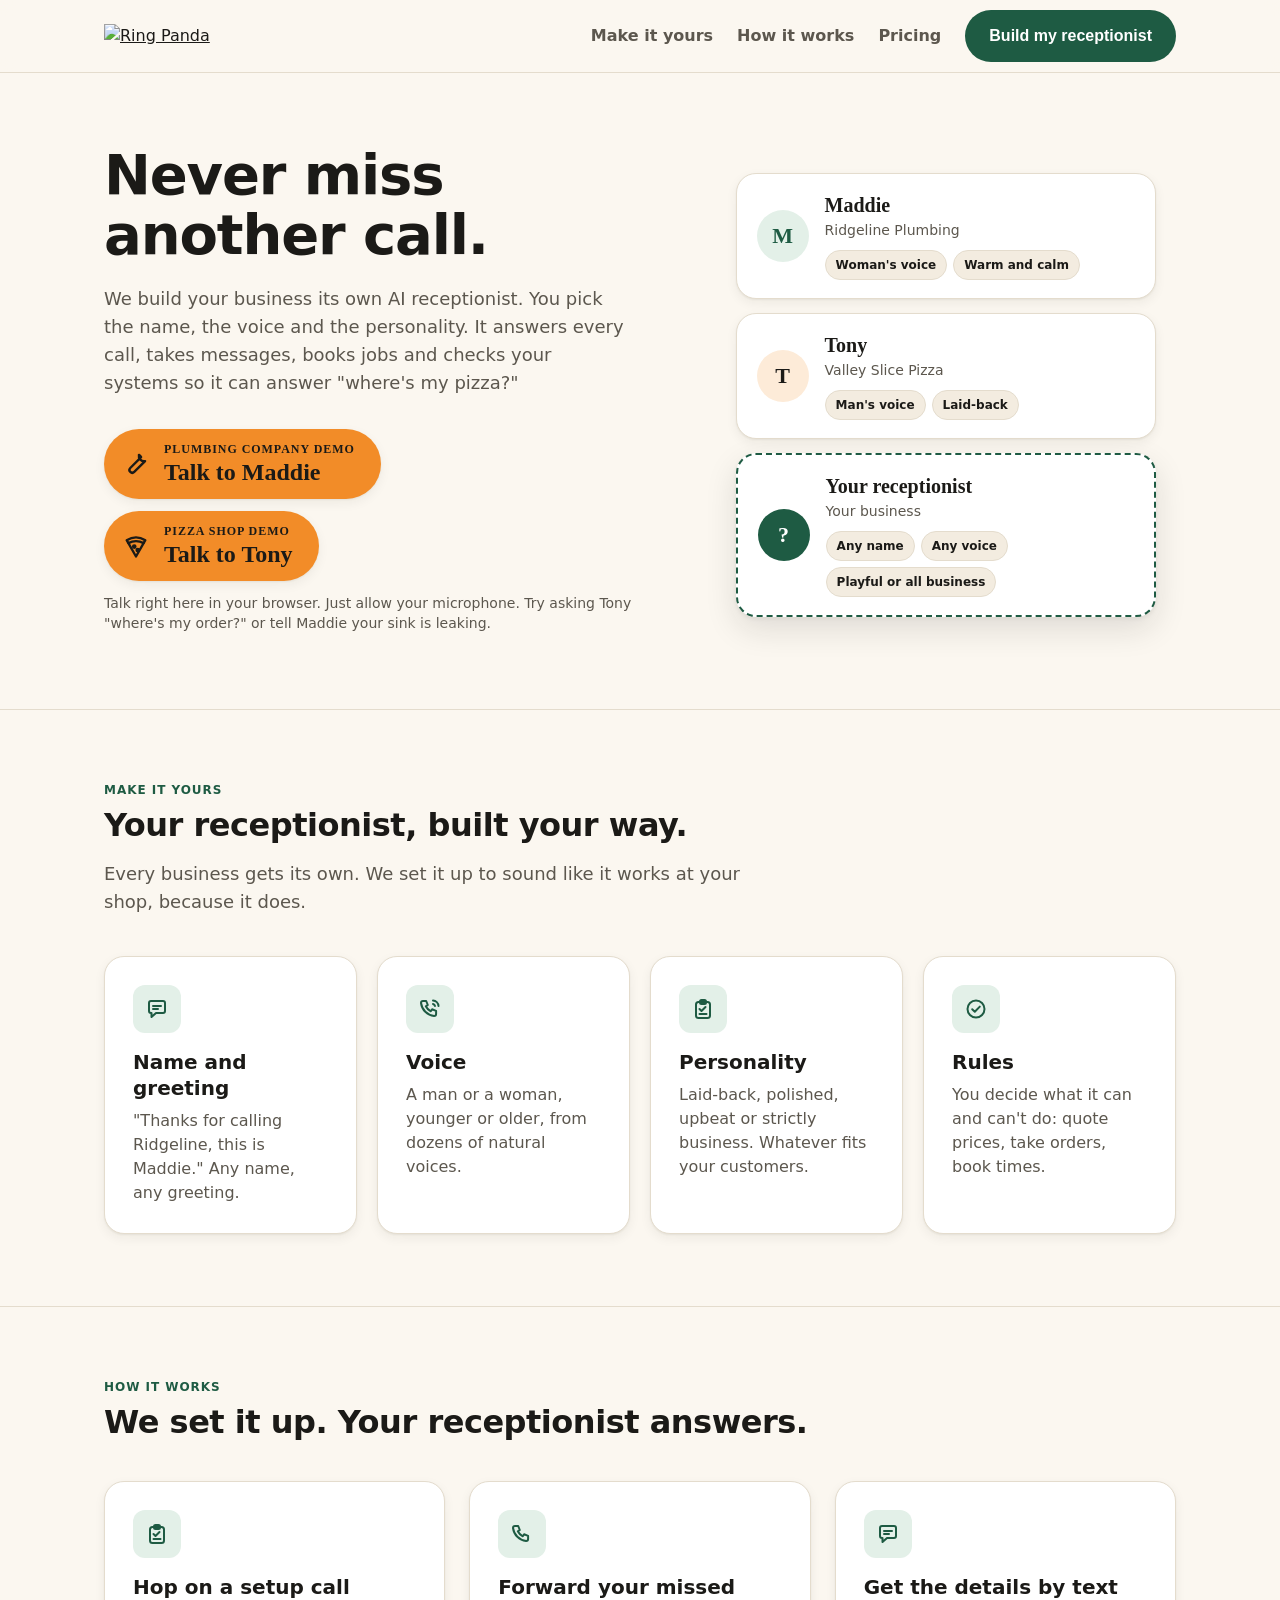
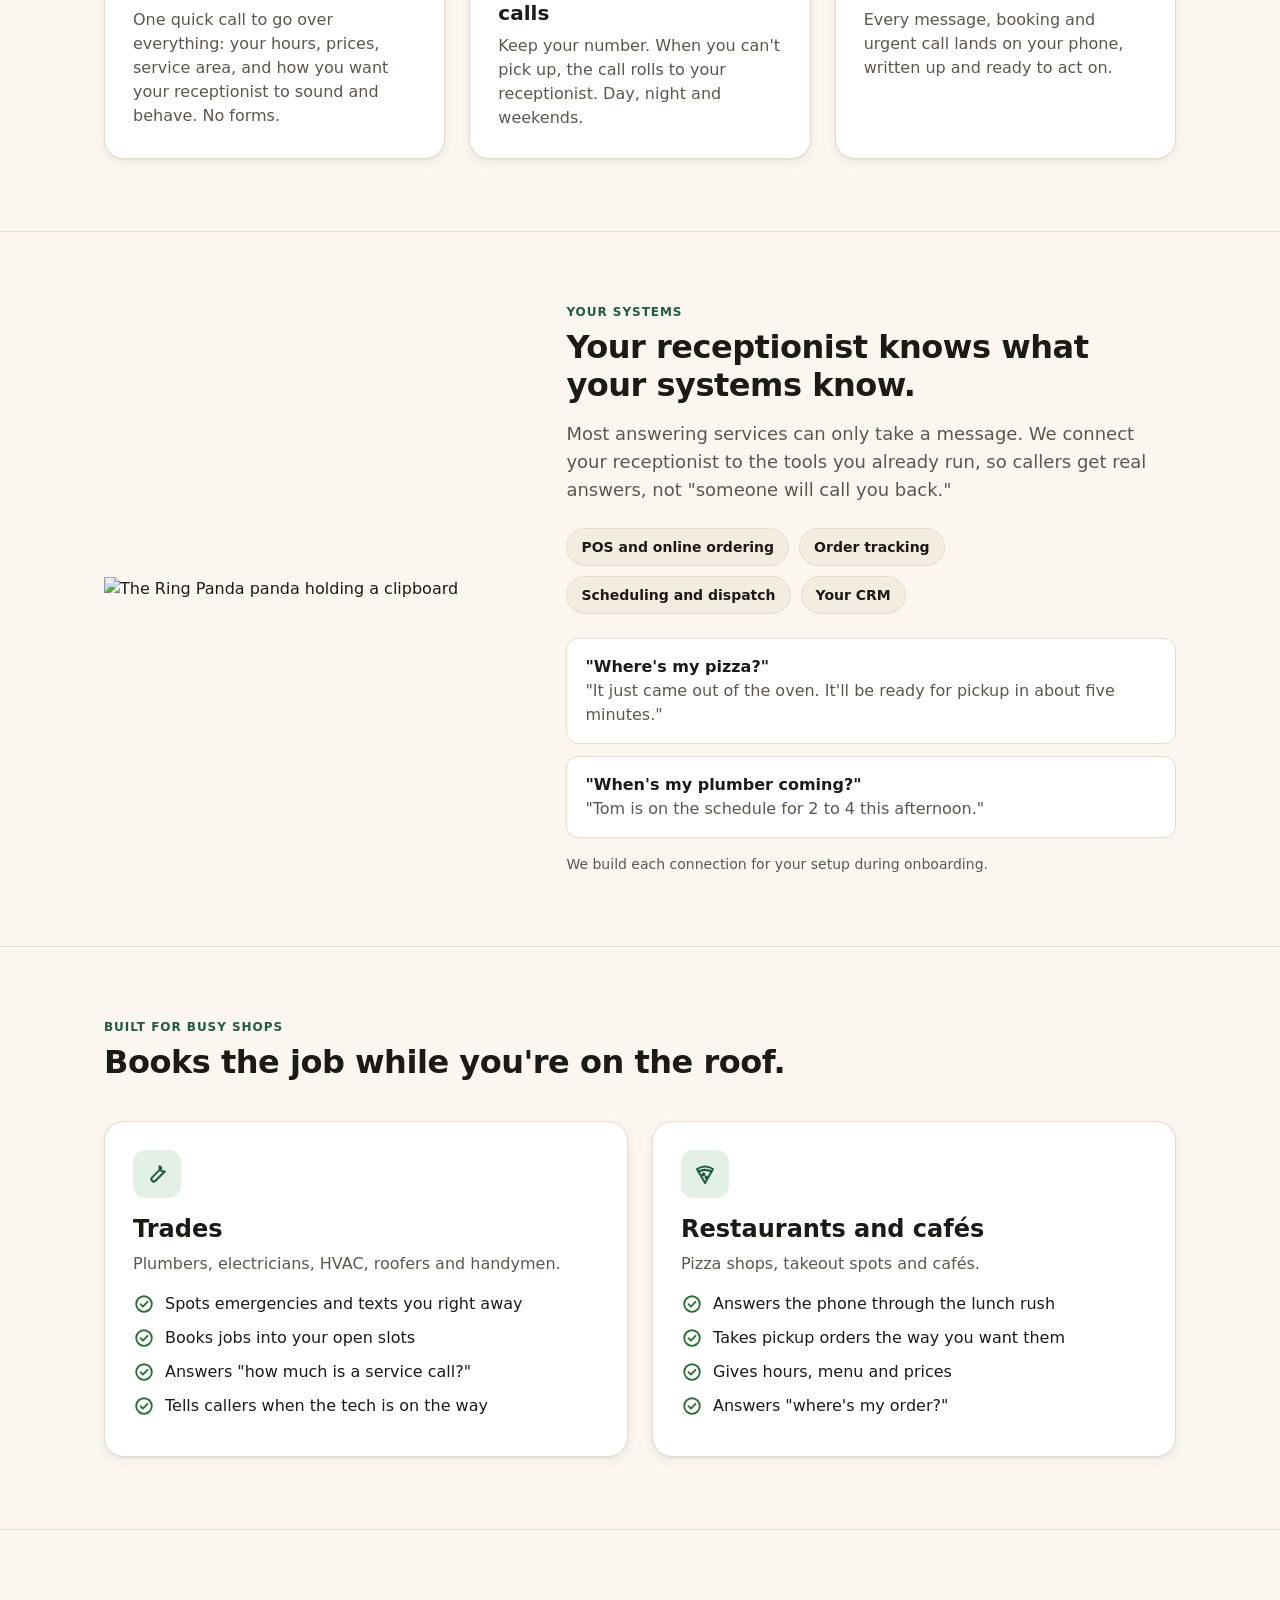
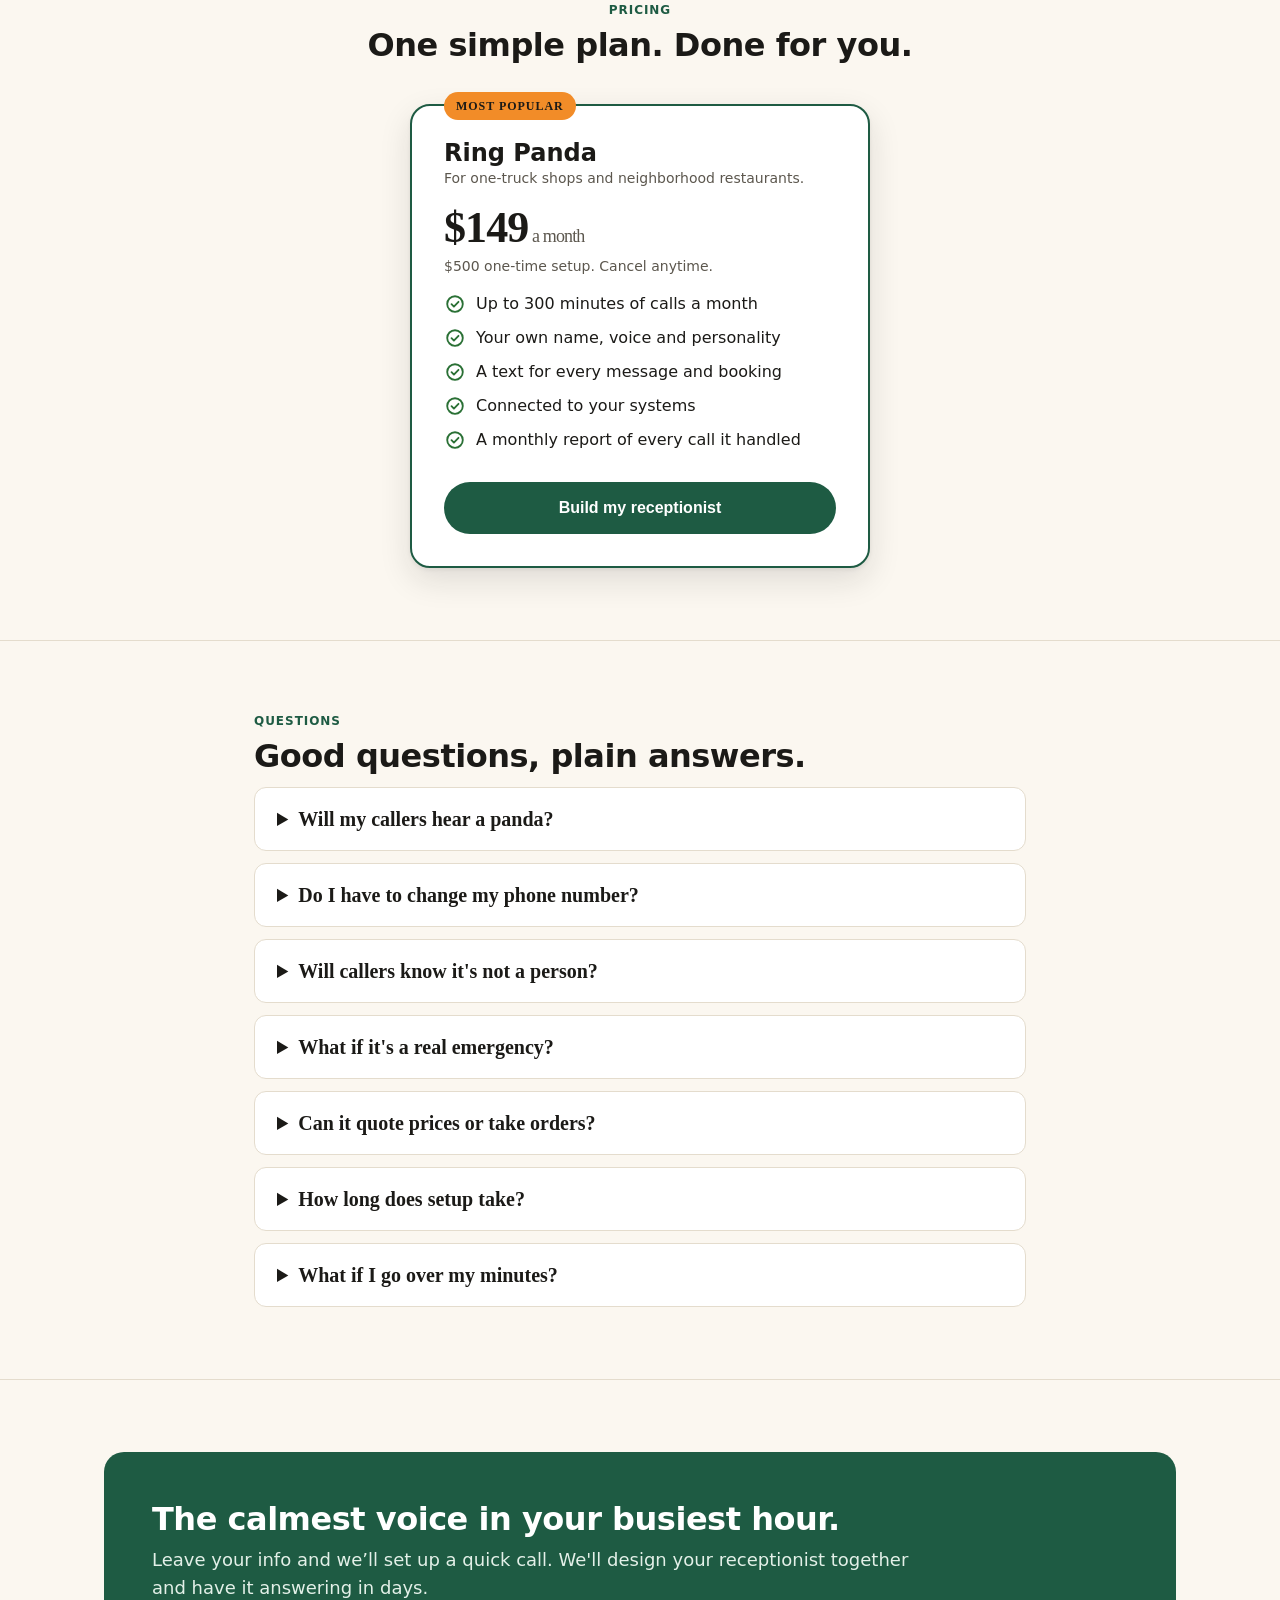
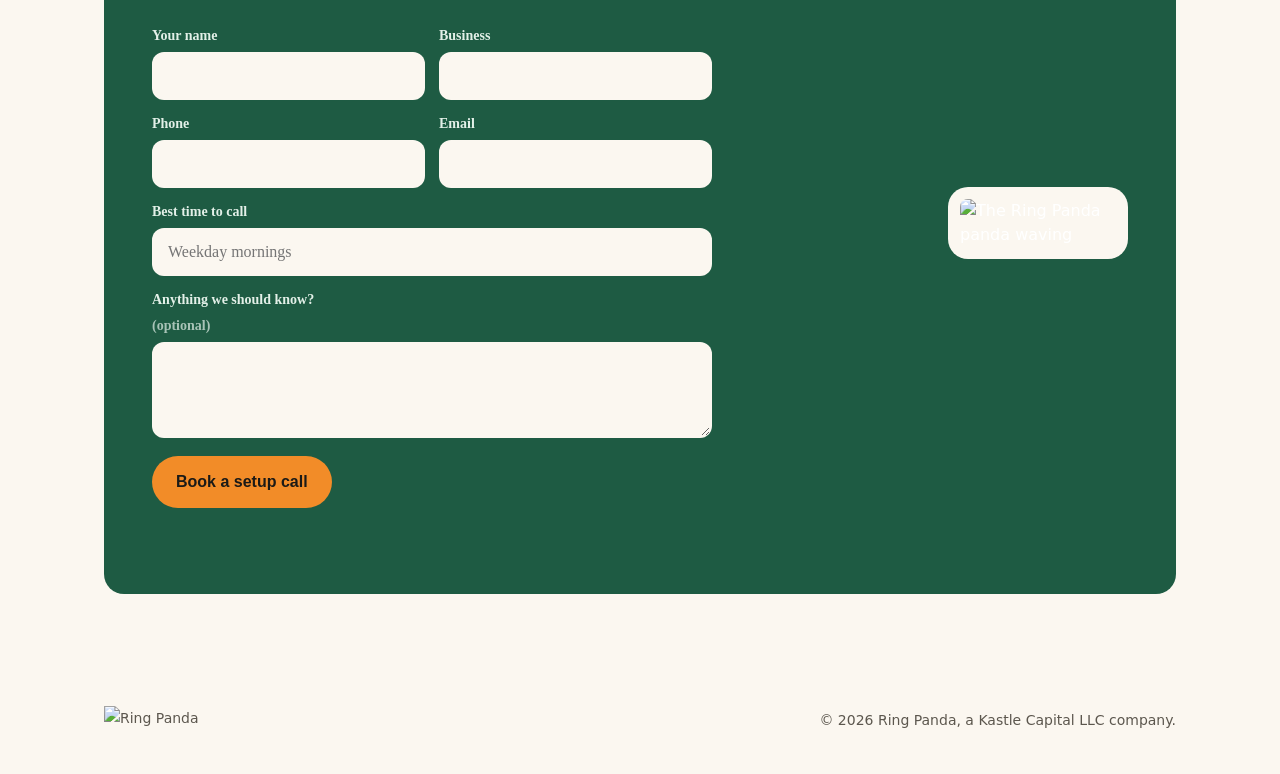
==== site/public/index.html @ 5c5d8ae1 "Mobile: compact header button, full-width demo buttons" ====
<!doctype html>
<html lang="en"><head><meta charset="utf-8"><meta name="viewport" content="width=device-width,initial-scale=1">
<title>Ring Panda | Never miss another call</title>
<meta name="description" content="Ring Panda answers your business phone, takes the message, books the job and texts you the details. Done for you, set up in days.">
<link rel="icon" href="/assets/img/favicon.svg" type="image/svg+xml">
<meta property="og:title" content="Ring Panda | Never miss another call"><meta property="og:description" content="The friendly AI receptionist that answers every call for your business.">
<style>
@font-face{font-family:Outfit;font-weight:600;src:url(/assets/fonts/outfit-latin-600-normal.woff2) format("woff2");font-display:swap}
@font-face{font-family:Outfit;font-weight:700;src:url(/assets/fonts/outfit-latin-700-normal.woff2) format("woff2");font-display:swap}
@font-face{font-family:Outfit;font-weight:800;src:url(/assets/fonts/outfit-latin-800-normal.woff2) format("woff2");font-display:swap}
@font-face{font-family:Figtree;font-weight:400;src:url(/assets/fonts/figtree-latin-400-normal.woff2) format("woff2");font-display:swap}
@font-face{font-family:Figtree;font-weight:600;src:url(/assets/fonts/figtree-latin-600-normal.woff2) format("woff2");font-display:swap}
@font-face{font-family:Figtree;font-weight:700;src:url(/assets/fonts/figtree-latin-700-normal.woff2) format("woff2");font-display:swap}
:root{--bamboo-700:#1E5B43;--bamboo-600:#267352;--bamboo-100:#E3F0E8;--tan-500:#F28C28;--tan-600:#E07A16;--ink:#1B1A17;--muted:#5C574E;--line:#E4DCCD;--surface:#FBF7F0;--raised:#FFFFFF;--sunken:#F3ECE0;--success:#2A7035;--r-md:12px;--r-lg:20px;--r-pill:999px;--shadow:0 1px 2px rgba(27,26,23,.06),0 4px 12px rgba(27,26,23,.06);--lift:0 2px 4px rgba(27,26,23,.06),0 12px 32px rgba(27,26,23,.12)}
*{box-sizing:border-box;margin:0;padding:0}html{scroll-behavior:smooth}
body{font-family:Figtree,system-ui,sans-serif;font-size:16px;line-height:24px;color:var(--ink);background:var(--surface);-webkit-font-smoothing:antialiased}
h1,h2,h3,h4,.display{font-family:Outfit,system-ui,sans-serif}
.display{font-size:56px;line-height:60px;font-weight:800;letter-spacing:-.02em}
h2{font-size:32px;line-height:38px;font-weight:700;letter-spacing:-.015em}h3{font-size:24px;line-height:30px;font-weight:700}h4{font-size:20px;line-height:26px;font-weight:600}
.lead{font-size:18px;line-height:28px;color:var(--muted)}.small{font-size:14px;line-height:20px;color:var(--muted)}
.eyebrow{font-size:12px;line-height:16px;font-weight:700;letter-spacing:.08em;text-transform:uppercase;color:var(--bamboo-700);margin-bottom:8px}
.wrap{max-width:1120px;margin:0 auto;padding:0 24px}
a{color:inherit}.ic{width:24px;height:24px;flex:none}
.btn{display:inline-flex;align-items:center;gap:10px;font:600 16px/24px Figtree,sans-serif;padding:12px 22px;border-radius:var(--r-pill);text-decoration:none;border:2px solid transparent;transition:background .15s}
.btn-primary{background:var(--bamboo-700);color:#fff}.btn-primary:hover{background:var(--bamboo-600)}
.call{display:inline-flex;align-items:center;gap:14px;background:var(--tan-500);color:var(--ink);border-radius:var(--r-pill);padding:12px 26px 12px 18px;text-decoration:none;box-shadow:var(--shadow)}
button.call{border:0;cursor:pointer;text-align:left;font:inherit}.call.live{background:var(--bamboo-700);color:#fff}.call.live small{color:var(--bamboo-100)}.call:disabled{opacity:.6;cursor:default}
.call:hover{background:var(--tan-600)}.call .ic{width:28px;height:28px}
.call small{display:block;font:700 12px/16px Figtree;letter-spacing:.08em;text-transform:uppercase}.call b{font:700 24px/30px Outfit;font-variant-numeric:tabular-nums}
header{position:sticky;top:0;background:rgba(251,247,240,.94);backdrop-filter:blur(8px);border-bottom:1px solid var(--line);z-index:9}
header .wrap{display:flex;align-items:center;justify-content:space-between;height:72px}header img{height:40px}
header nav{display:flex;gap:24px;align-items:center}header nav a.l{text-decoration:none;font-weight:600;color:var(--muted)}
.hero{padding:72px 0 64px}.hero .wrap{display:grid;grid-template-columns:1.1fr .9fr;gap:48px;align-items:center}
.hero .lead{margin:20px 0 32px;max-width:520px}.calls{display:flex;flex-direction:column;gap:12px;align-items:flex-start}
.hero img{width:100%;max-width:440px;justify-self:center}
section.s{padding:72px 0;border-top:1px solid var(--line)}
.grid3{display:grid;grid-template-columns:repeat(3,1fr);gap:24px;margin-top:40px}
.card{background:var(--raised);border:1px solid var(--line);border-radius:var(--r-lg);padding:28px;box-shadow:var(--shadow)}
.badge{width:48px;height:48px;border-radius:var(--r-md);background:var(--bamboo-100);color:var(--bamboo-700);display:flex;align-items:center;justify-content:center;margin-bottom:16px}
.card p{color:var(--muted);margin-top:8px}
.split{display:grid;grid-template-columns:.8fr 1.2fr;gap:56px;align-items:center}.split img{width:100%;max-width:380px}
.chips{display:flex;flex-wrap:wrap;gap:10px;margin:24px 0}.chip{background:var(--sunken);border:1px solid var(--line);border-radius:var(--r-pill);padding:6px 14px;font-weight:600;font-size:14px}
.qa{background:var(--raised);border:1px solid var(--line);border-radius:var(--r-md);padding:16px 18px;margin-top:12px}.qa b{display:block}.qa span{color:var(--muted)}
.personas{display:flex;flex-direction:column;gap:14px;max-width:420px;width:100%;justify-self:center}.pc{display:flex;gap:16px;align-items:center;background:var(--raised);border:1px solid var(--line);border-radius:var(--r-lg);padding:18px 20px;box-shadow:var(--shadow)}.pc b{font:700 20px/26px Outfit;display:block}.pc span{color:var(--muted);font-size:14px}.pc-you{border:2px dashed var(--bamboo-700);box-shadow:var(--lift)}.av{width:52px;height:52px;border-radius:50%;display:flex;align-items:center;justify-content:center;font:800 22px Outfit;flex:none}.tags{display:flex;flex-wrap:wrap;gap:6px;margin-top:8px}.tags i{font-style:normal;font-size:12px;font-weight:700;background:var(--sunken);border:1px solid var(--line);border-radius:999px;padding:2px 10px}.grid4{display:grid;grid-template-columns:repeat(4,1fr);gap:20px;margin-top:40px}@media(max-width:1000px){.grid4{grid-template-columns:1fr 1fr}}@media(max-width:600px){.grid4{grid-template-columns:1fr}}
.two{display:grid;grid-template-columns:1fr 1fr;gap:24px;margin-top:40px}
ul.chk{list-style:none;margin-top:16px}ul.chk li{display:flex;gap:10px;margin:10px 0}ul.chk .ic{color:var(--success);width:22px;height:22px;margin-top:1px}
.price{max-width:460px;margin:40px auto 0;background:var(--raised);border:2px solid var(--bamboo-700);border-radius:var(--r-lg);padding:32px;box-shadow:var(--lift);position:relative;text-align:left}
.ribbon{position:absolute;top:-14px;left:32px;background:var(--tan-500);color:var(--ink);font:700 12px/16px Figtree;letter-spacing:.08em;text-transform:uppercase;padding:6px 12px;border-radius:var(--r-pill)}
.amt{font:800 44px/48px Outfit;letter-spacing:-.02em;margin:16px 0 4px}.amt span{font:400 18px Figtree;color:var(--muted)}
.price .btn{width:100%;justify-content:center;margin-top:20px}
details{background:var(--raised);border:1px solid var(--line);border-radius:var(--r-md);padding:18px 22px;margin-top:12px}summary{font:600 20px/26px Outfit;cursor:pointer}details p{margin-top:10px;color:var(--muted)}
.cta{background:var(--bamboo-700);color:#fff;border-radius:var(--r-lg);padding:48px;display:grid;grid-template-columns:1fr auto;gap:32px;align-items:center}
.cta img{width:180px;background:var(--surface);border-radius:var(--r-lg);padding:12px}
.cta .btn{background:var(--tan-500);color:var(--ink);margin-top:24px}.cta .btn:hover{background:var(--tan-600)}
.cform{margin-top:24px;display:grid;gap:14px;max-width:560px}.cform .frow{display:grid;grid-template-columns:1fr 1fr;gap:14px}.cform label{display:grid;gap:6px;font:600 14px/20px Figtree;color:var(--bamboo-100)}.cform input,.cform textarea{font:400 16px/24px Figtree;padding:10px 14px;border-radius:var(--r-md);border:2px solid transparent;background:var(--surface);color:var(--ink)}.cform input:focus,.cform textarea:focus{outline:none;border-color:var(--tan-500)}.cform .btn{margin-top:4px;justify-self:start;cursor:pointer}.fstat{font-weight:600;min-height:24px;color:#fff}@media(max-width:860px){.cform .frow{grid-template-columns:1fr}}
.short{display:none}@media(max-width:860px){header img{height:32px}header .btn{padding:8px 16px;font-size:15px;white-space:nowrap}header .full{display:none}header .short{display:inline}.calls{display:grid!important;grid-template-columns:1fr;gap:12px}.calls .call{width:100%}}
footer{padding:40px 0;color:var(--muted);font-size:14px}footer .wrap{display:flex;justify-content:space-between;align-items:center;flex-wrap:wrap;gap:16px}footer img{height:28px}
@media(max-width:860px){.hero .wrap,.split,.two,.cta{grid-template-columns:1fr}.grid3{grid-template-columns:1fr}.display{font-size:40px;line-height:44px}header nav a.l{display:none}.hero{padding:40px 0}.cta{padding:32px}.cta img{display:none}}
</style></head><body>
<header><div class="wrap"><a href="/"><img src="/assets/img/lockup-horizontal.svg" alt="Ring Panda"></a>
<nav><a class="l" href="#yours">Make it yours</a><a class="l" href="#how">How it works</a><a class="l" href="#pricing">Pricing</a><a class="btn btn-primary" href="#start"><span class="full">Build my receptionist</span><span class="short">Get started</span></a></nav></div></header>

<section class="hero"><div class="wrap"><div>
<h1 class="display">Never miss another call.</h1>
<p class="lead">We build your business its own AI receptionist. You pick the name, the voice and the personality. It answers every call, takes messages, books jobs and checks your systems so it can answer "where's my pizza?"</p>
<div class="calls">
<button class="call" data-assistant="f2f3f8da-efe9-44c3-b7e5-2f9b90cf47d4" data-name="Maddie"><svg class="ic" aria-hidden="true" xmlns="http://www.w3.org/2000/svg" viewBox="0 0 24 24"  fill="none" stroke="currentColor" stroke-width="2" stroke-linecap="round" stroke-linejoin="round"><path d="M14.5 4.2a4.5 4.5 0 0 0 5.3 5.3l-9.3 9.3a2.4 2.4 0 0 1-3.4-3.4l9.3-9.3a4.5 4.5 0 0 0-1.9-1.9z"/></svg><span><small>Plumbing company demo</small><b class="lbl">Talk to Maddie</b></span></button>
<button class="call" data-assistant="abfaa2c7-cef5-43d5-a35d-d0b9580fc9c3" data-name="Tony"><svg class="ic" aria-hidden="true" xmlns="http://www.w3.org/2000/svg" viewBox="0 0 24 24"  fill="none" stroke="currentColor" stroke-width="2" stroke-linecap="round" stroke-linejoin="round"><path d="M4 7c5-3 11-3 16 0L12 21z"/><path d="M5.5 9.5c4-2 9-2 13 0"/><circle cx="10.5" cy="12.5" r="1"/><circle cx="13.5" cy="15.5" r="1"/></svg><span><small>Pizza shop demo</small><b class="lbl">Talk to Tony</b></span></button>
<span class="small">Talk right here in your browser. Just allow your microphone. Try asking Tony "where's my order?" or tell Maddie your sink is leaking.</span>
<span class="small" id="demo-status" role="status" style="color:var(--bamboo-700);font-weight:600"></span></div></div>
<div class="personas">
<div class="pc"><div class="av" style="background:#E3F0E8;color:#1E5B43">M</div><div><b>Maddie</b><span>Ridgeline Plumbing</span><div class="tags"><i>Woman's voice</i><i>Warm and calm</i></div></div></div>
<div class="pc"><div class="av" style="background:#FDEBD8;color:#1B1A17">T</div><div><b>Tony</b><span>Valley Slice Pizza</span><div class="tags"><i>Man's voice</i><i>Laid-back</i></div></div></div>
<div class="pc pc-you"><div class="av" style="background:#1E5B43;color:#fff">?</div><div><b>Your receptionist</b><span>Your business</span><div class="tags"><i>Any name</i><i>Any voice</i><i>Playful or all business</i></div></div></div>
</div></div></section>

<section class="s" id="yours"><div class="wrap">
<div class="eyebrow">Make it yours</div><h2>Your receptionist, built your way.</h2>
<p class="lead" style="margin-top:16px;max-width:680px">Every business gets its own. We set it up to sound like it works at your shop, because it does.</p>
<div class="grid4">
<div class="card"><div class="badge"><svg class="ic" aria-hidden="true" xmlns="http://www.w3.org/2000/svg" viewBox="0 0 24 24"  fill="none" stroke="currentColor" stroke-width="2" stroke-linecap="round" stroke-linejoin="round"><path d="M4 6a2 2 0 0 1 2-2h12a2 2 0 0 1 2 2v8a2 2 0 0 1-2 2h-7l-4.5 4v-4H6a2 2 0 0 1-2-2z"/><path d="M8 9h8M8 12h5"/></svg></div><h4>Name and greeting</h4><p>"Thanks for calling Ridgeline, this is Maddie." Any name, any greeting.</p></div>
<div class="card"><div class="badge"><svg class="ic" aria-hidden="true" xmlns="http://www.w3.org/2000/svg" viewBox="0 0 24 24"  fill="none" stroke="currentColor" stroke-width="2" stroke-linecap="round" stroke-linejoin="round"><path d="M5 4h3.2l1.6 4-2 1.3a11 11 0 0 0 5 5l1.3-2 4 1.6V17a2 2 0 0 1-2 2A15 15 0 0 1 3 6a2 2 0 0 1 2-2z"/><path d="M15 3.5a6 6 0 0 1 5.5 5.5M15 7a2.6 2.6 0 0 1 2 2"/></svg></div><h4>Voice</h4><p>A man or a woman, younger or older, from dozens of natural voices.</p></div>
<div class="card"><div class="badge"><svg class="ic" aria-hidden="true" xmlns="http://www.w3.org/2000/svg" viewBox="0 0 24 24"  fill="none" stroke="currentColor" stroke-width="2" stroke-linecap="round" stroke-linejoin="round"><rect x="5" y="5" width="14" height="16" rx="2.5"/><rect x="9" y="3" width="6" height="4" rx="1.5"/><path d="M8.5 12l2 2 4-4M8.5 17h7"/></svg></div><h4>Personality</h4><p>Laid-back, polished, upbeat or strictly business. Whatever fits your customers.</p></div>
<div class="card"><div class="badge"><svg class="ic" aria-hidden="true" xmlns="http://www.w3.org/2000/svg" viewBox="0 0 24 24"  fill="none" stroke="currentColor" stroke-width="2" stroke-linecap="round" stroke-linejoin="round"><circle cx="12" cy="12" r="8.5"/><path d="M8.2 12.2l2.6 2.6 5-5.2"/></svg></div><h4>Rules</h4><p>You decide what it can and can't do: quote prices, take orders, book times.</p></div>
</div></div></section>

<section class="s" id="how"><div class="wrap">
<div class="eyebrow">How it works</div><h2>We set it up. Your receptionist answers.</h2>
<div class="grid3">
<div class="card"><div class="badge"><svg class="ic" aria-hidden="true" xmlns="http://www.w3.org/2000/svg" viewBox="0 0 24 24"  fill="none" stroke="currentColor" stroke-width="2" stroke-linecap="round" stroke-linejoin="round"><rect x="5" y="5" width="14" height="16" rx="2.5"/><rect x="9" y="3" width="6" height="4" rx="1.5"/><path d="M8.5 12l2 2 4-4M8.5 17h7"/></svg></div><h4>Hop on a setup call</h4><p>One quick call to go over everything: your hours, prices, service area, and how you want your receptionist to sound and behave. No forms.</p></div>
<div class="card"><div class="badge"><svg class="ic" aria-hidden="true" xmlns="http://www.w3.org/2000/svg" viewBox="0 0 24 24"  fill="none" stroke="currentColor" stroke-width="2" stroke-linecap="round" stroke-linejoin="round"><path d="M5 4h3.2l1.6 4-2 1.3a11 11 0 0 0 5 5l1.3-2 4 1.6V17a2 2 0 0 1-2 2A15 15 0 0 1 3 6a2 2 0 0 1 2-2z"/></svg></div><h4>Forward your missed calls</h4><p>Keep your number. When you can't pick up, the call rolls to your receptionist. Day, night and weekends.</p></div>
<div class="card"><div class="badge"><svg class="ic" aria-hidden="true" xmlns="http://www.w3.org/2000/svg" viewBox="0 0 24 24"  fill="none" stroke="currentColor" stroke-width="2" stroke-linecap="round" stroke-linejoin="round"><path d="M4 6a2 2 0 0 1 2-2h12a2 2 0 0 1 2 2v8a2 2 0 0 1-2 2h-7l-4.5 4v-4H6a2 2 0 0 1-2-2z"/><path d="M8 9h8M8 12h5"/></svg></div><h4>Get the details by text</h4><p>Every message, booking and urgent call lands on your phone, written up and ready to act on.</p></div>
</div></div></section>

<section class="s"><div class="wrap split">
<img src="/assets/img/panda-holding-clipboard.svg" alt="The Ring Panda panda holding a clipboard">
<div><div class="eyebrow">Your systems</div><h2>Your receptionist knows what your systems know.</h2>
<p class="lead" style="margin-top:16px">Most answering services can only take a message. We connect your receptionist to the tools you already run, so callers get real answers, not "someone will call you back."</p>
<div class="chips"><span class="chip">POS and online ordering</span><span class="chip">Order tracking</span><span class="chip">Scheduling and dispatch</span><span class="chip">Your CRM</span></div>
<div class="qa"><b>"Where's my pizza?"</b><span>"It just came out of the oven. It'll be ready for pickup in about five minutes."</span></div>
<div class="qa"><b>"When's my plumber coming?"</b><span>"Tom is on the schedule for 2 to 4 this afternoon."</span></div>
<p class="small" style="margin-top:16px">We build each connection for your setup during onboarding.</p></div></div></section>

<section class="s"><div class="wrap">
<div class="eyebrow">Built for busy shops</div><h2>Books the job while you're on the roof.</h2>
<div class="two">
<div class="card"><div class="badge"><svg class="ic" aria-hidden="true" xmlns="http://www.w3.org/2000/svg" viewBox="0 0 24 24"  fill="none" stroke="currentColor" stroke-width="2" stroke-linecap="round" stroke-linejoin="round"><path d="M14.5 4.2a4.5 4.5 0 0 0 5.3 5.3l-9.3 9.3a2.4 2.4 0 0 1-3.4-3.4l9.3-9.3a4.5 4.5 0 0 0-1.9-1.9z"/></svg></div><h3>Trades</h3><p>Plumbers, electricians, HVAC, roofers and handymen.</p>
<ul class="chk"><li><svg class="ic" aria-hidden="true" xmlns="http://www.w3.org/2000/svg" viewBox="0 0 24 24"  fill="none" stroke="currentColor" stroke-width="2" stroke-linecap="round" stroke-linejoin="round"><circle cx="12" cy="12" r="8.5"/><path d="M8.2 12.2l2.6 2.6 5-5.2"/></svg>Spots emergencies and texts you right away</li><li><svg class="ic" aria-hidden="true" xmlns="http://www.w3.org/2000/svg" viewBox="0 0 24 24"  fill="none" stroke="currentColor" stroke-width="2" stroke-linecap="round" stroke-linejoin="round"><circle cx="12" cy="12" r="8.5"/><path d="M8.2 12.2l2.6 2.6 5-5.2"/></svg>Books jobs into your open slots</li><li><svg class="ic" aria-hidden="true" xmlns="http://www.w3.org/2000/svg" viewBox="0 0 24 24"  fill="none" stroke="currentColor" stroke-width="2" stroke-linecap="round" stroke-linejoin="round"><circle cx="12" cy="12" r="8.5"/><path d="M8.2 12.2l2.6 2.6 5-5.2"/></svg>Answers "how much is a service call?"</li><li><svg class="ic" aria-hidden="true" xmlns="http://www.w3.org/2000/svg" viewBox="0 0 24 24"  fill="none" stroke="currentColor" stroke-width="2" stroke-linecap="round" stroke-linejoin="round"><circle cx="12" cy="12" r="8.5"/><path d="M8.2 12.2l2.6 2.6 5-5.2"/></svg>Tells callers when the tech is on the way</li></ul></div>
<div class="card"><div class="badge"><svg class="ic" aria-hidden="true" xmlns="http://www.w3.org/2000/svg" viewBox="0 0 24 24"  fill="none" stroke="currentColor" stroke-width="2" stroke-linecap="round" stroke-linejoin="round"><path d="M4 7c5-3 11-3 16 0L12 21z"/><path d="M5.5 9.5c4-2 9-2 13 0"/><circle cx="10.5" cy="12.5" r="1"/><circle cx="13.5" cy="15.5" r="1"/></svg></div><h3>Restaurants and cafés</h3><p>Pizza shops, takeout spots and cafés.</p>
<ul class="chk"><li><svg class="ic" aria-hidden="true" xmlns="http://www.w3.org/2000/svg" viewBox="0 0 24 24"  fill="none" stroke="currentColor" stroke-width="2" stroke-linecap="round" stroke-linejoin="round"><circle cx="12" cy="12" r="8.5"/><path d="M8.2 12.2l2.6 2.6 5-5.2"/></svg>Answers the phone through the lunch rush</li><li><svg class="ic" aria-hidden="true" xmlns="http://www.w3.org/2000/svg" viewBox="0 0 24 24"  fill="none" stroke="currentColor" stroke-width="2" stroke-linecap="round" stroke-linejoin="round"><circle cx="12" cy="12" r="8.5"/><path d="M8.2 12.2l2.6 2.6 5-5.2"/></svg>Takes pickup orders the way you want them</li><li><svg class="ic" aria-hidden="true" xmlns="http://www.w3.org/2000/svg" viewBox="0 0 24 24"  fill="none" stroke="currentColor" stroke-width="2" stroke-linecap="round" stroke-linejoin="round"><circle cx="12" cy="12" r="8.5"/><path d="M8.2 12.2l2.6 2.6 5-5.2"/></svg>Gives hours, menu and prices</li><li><svg class="ic" aria-hidden="true" xmlns="http://www.w3.org/2000/svg" viewBox="0 0 24 24"  fill="none" stroke="currentColor" stroke-width="2" stroke-linecap="round" stroke-linejoin="round"><circle cx="12" cy="12" r="8.5"/><path d="M8.2 12.2l2.6 2.6 5-5.2"/></svg>Answers "where's my order?"</li></ul></div>
</div></div></section>

<section class="s" id="pricing"><div class="wrap" style="text-align:center">
<div class="eyebrow">Pricing</div><h2>One simple plan. Done for you.</h2>
<div class="price"><span class="ribbon">Most popular</span>
<h3>Ring Panda</h3><p class="small">For one-truck shops and neighborhood restaurants.</p>
<div class="amt">$149<span> a month</span></div><p class="small">$500 one-time setup. Cancel anytime.</p>
<ul class="chk"><li><svg class="ic" aria-hidden="true" xmlns="http://www.w3.org/2000/svg" viewBox="0 0 24 24"  fill="none" stroke="currentColor" stroke-width="2" stroke-linecap="round" stroke-linejoin="round"><circle cx="12" cy="12" r="8.5"/><path d="M8.2 12.2l2.6 2.6 5-5.2"/></svg>Up to 300 minutes of calls a month</li><li><svg class="ic" aria-hidden="true" xmlns="http://www.w3.org/2000/svg" viewBox="0 0 24 24"  fill="none" stroke="currentColor" stroke-width="2" stroke-linecap="round" stroke-linejoin="round"><circle cx="12" cy="12" r="8.5"/><path d="M8.2 12.2l2.6 2.6 5-5.2"/></svg>Your own name, voice and personality</li><li><svg class="ic" aria-hidden="true" xmlns="http://www.w3.org/2000/svg" viewBox="0 0 24 24"  fill="none" stroke="currentColor" stroke-width="2" stroke-linecap="round" stroke-linejoin="round"><circle cx="12" cy="12" r="8.5"/><path d="M8.2 12.2l2.6 2.6 5-5.2"/></svg>A text for every message and booking</li><li><svg class="ic" aria-hidden="true" xmlns="http://www.w3.org/2000/svg" viewBox="0 0 24 24"  fill="none" stroke="currentColor" stroke-width="2" stroke-linecap="round" stroke-linejoin="round"><circle cx="12" cy="12" r="8.5"/><path d="M8.2 12.2l2.6 2.6 5-5.2"/></svg>Connected to your systems</li><li><svg class="ic" aria-hidden="true" xmlns="http://www.w3.org/2000/svg" viewBox="0 0 24 24"  fill="none" stroke="currentColor" stroke-width="2" stroke-linecap="round" stroke-linejoin="round"><circle cx="12" cy="12" r="8.5"/><path d="M8.2 12.2l2.6 2.6 5-5.2"/></svg>A monthly report of every call it handled</li></ul>
<a class="btn btn-primary" href="#start">Build my receptionist</a></div></div></section>

<section class="s"><div class="wrap" style="max-width:820px">
<div class="eyebrow">Questions</div><h2>Good questions, plain answers.</h2>
<details><summary>Will my callers hear a panda?</summary><p>No. The panda is us, the team that builds it. Your callers hear the receptionist you design, with your business name and the voice you pick.</p></details>
<details><summary>Do I have to change my phone number?</summary><p>No. You keep your number and forward the calls you can't get to. Your receptionist picks up from there.</p></details>
<details><summary>Will callers know it's not a person?</summary><p>It sounds natural and friendly, and it always says it's an assistant if someone asks. Most callers just want a fast answer, and they get one.</p></details>
<details><summary>What if it's a real emergency?</summary><p>You choose what counts as urgent. Your receptionist gives callers the right safety steps and texts you right away.</p></details>
<details><summary>Can it quote prices or take orders?</summary><p>Only if you want it to. You set exactly what it can and can't do, and we test it with practice calls before it goes live.</p></details>
<details><summary>How long does setup take?</summary><p>Usually a few days. We go over everything on one setup call, build and test your receptionist, then you turn on call forwarding.</p></details>
<details><summary>What if I go over my minutes?</summary><p>We let you know before it happens and keep answering your calls. Extra minutes are billed at a simple per-minute rate.</p></details>
</div></section>

<section class="s" id="start"><div class="wrap"><div class="cta"><div>
<h2>The calmest voice in your busiest hour.</h2><p class="lead" style="color:var(--bamboo-100);margin-top:8px">Leave your info and we’ll set up a quick call. We'll design your receptionist together and have it answering in days.</p>
<form id="setup-form" class="cform" novalidate>
<div class="frow"><label>Your name<input name="name" required autocomplete="name"></label><label>Business<input name="business" autocomplete="organization"></label></div>
<div class="frow"><label>Phone<input name="phone" type="tel" autocomplete="tel"></label><label>Email<input name="email" type="email" autocomplete="email"></label></div>
<label>Best time to call<input name="best_time" placeholder="Weekday mornings"></label>
<label>Anything we should know? <span style="opacity:.7">(optional)</span><textarea name="note" rows="3"></textarea></label>
<input name="website" tabindex="-1" autocomplete="off" style="position:absolute;left:-9999px" aria-hidden="true">
<button class="btn" type="submit">Book a setup call</button>
<p id="form-status" role="status" class="fstat"></p>
</form></div>
<img src="/assets/img/panda-waving.svg" alt="The Ring Panda panda waving"></div></div></section>

<footer><div class="wrap"><img src="/assets/img/lockup-horizontal.svg" alt="Ring Panda"><span>© 2026 Ring Panda, a Kastle Capital LLC company.</span></div></footer>
<script>
(function(){const ENDPOINT="https://formsubmit.co/ajax/chris.kasteler@gmail.com";const f=document.getElementById("setup-form"),st=document.getElementById("form-status");
f.addEventListener("submit",async e=>{e.preventDefault();const d=Object.fromEntries(new FormData(f).entries());
if(!d.name.trim()){st.textContent="Add your name so we know who to call.";return}
if(!d.phone.trim()&&!d.email.trim()){st.textContent="Add a phone number or email so we can reach you.";return}
d.page=location.href;const b=f.querySelector("button");b.disabled=true;st.textContent="Sending...";
try{const r=await fetch(ENDPOINT,{method:"POST",headers:{"Content-Type":"application/json","Accept":"application/json"},body:JSON.stringify({Name:d.name,Business:d.business,Phone:d.phone,Email:d.email,"Best time to call":d.best_time,Note:d.note,Page:d.page,_subject:"Ring Panda setup call request: "+(d.business||d.name),_template:"table",_honey:d.website,_replyto:d.email||undefined})});if(!r.ok)throw new Error(r.status);
f.reset();st.textContent="Thanks! We'll reach out soon to set up your call."}catch(err){st.textContent="That didn't go through. Please try again in a moment."}finally{b.disabled=false}});})();
</script>
<script type="module">
const KEY="84126ba0-5d8c-4fc2-9208-c086b3469ae4";
let vapi=null,active=null;
const btns=[...document.querySelectorAll("button.call")];
const status=document.getElementById("demo-status");
const say=t=>{if(status)status.textContent=t};
const reset=()=>{btns.forEach(b=>{b.classList.remove("live");b.disabled=false;b.querySelector(".lbl").textContent="Talk to "+b.dataset.name});active=null};
async function getVapi(){
  if(vapi)return vapi;
  let mod=null,err=null;
  for(const u of ["https://cdn.jsdelivr.net/npm/@vapi-ai/web@3.1.0/+esm","https://esm.sh/@vapi-ai/web@3.1.0"]){
    try{mod=await import(u);break}catch(e){err=e;console.error("load failed",u,e)}
  }
  if(!mod)throw err||new Error("load failed");
  let V=mod.default||mod.Vapi||mod; if(V&&V.default)V=V.default;
  vapi=new V(KEY);
  vapi.on("call-start",()=>{if(active){active.classList.add("live");active.querySelector(".lbl").textContent="Talking... tap to hang up";say("You're connected. Talk like you're a customer calling in.")}});
  vapi.on("call-end",()=>{reset();say("Call ended. Want one like that for your business? Book a setup call below.")});
  vapi.on("error",e=>{console.error(e);reset();say("Something went wrong connecting. Check your microphone and try again.")});
  return vapi;
}
btns.forEach(b=>b.addEventListener("click",async()=>{
  if(active===b){vapi&&vapi.stop();reset();return}
  if(active)return;
  active=b;btns.forEach(x=>{if(x!==b)x.disabled=true});
  b.querySelector(".lbl").textContent="Connecting...";say("Allow your microphone if your browser asks.");
  try{const v=await getVapi();await v.start(b.dataset.assistant,{maxDurationSeconds:180})}
  catch(e){console.error(e);reset();say("Couldn't start the demo: "+(e&&e.message?e.message:"check your microphone and try again."))}
}));
</script>
</body></html>
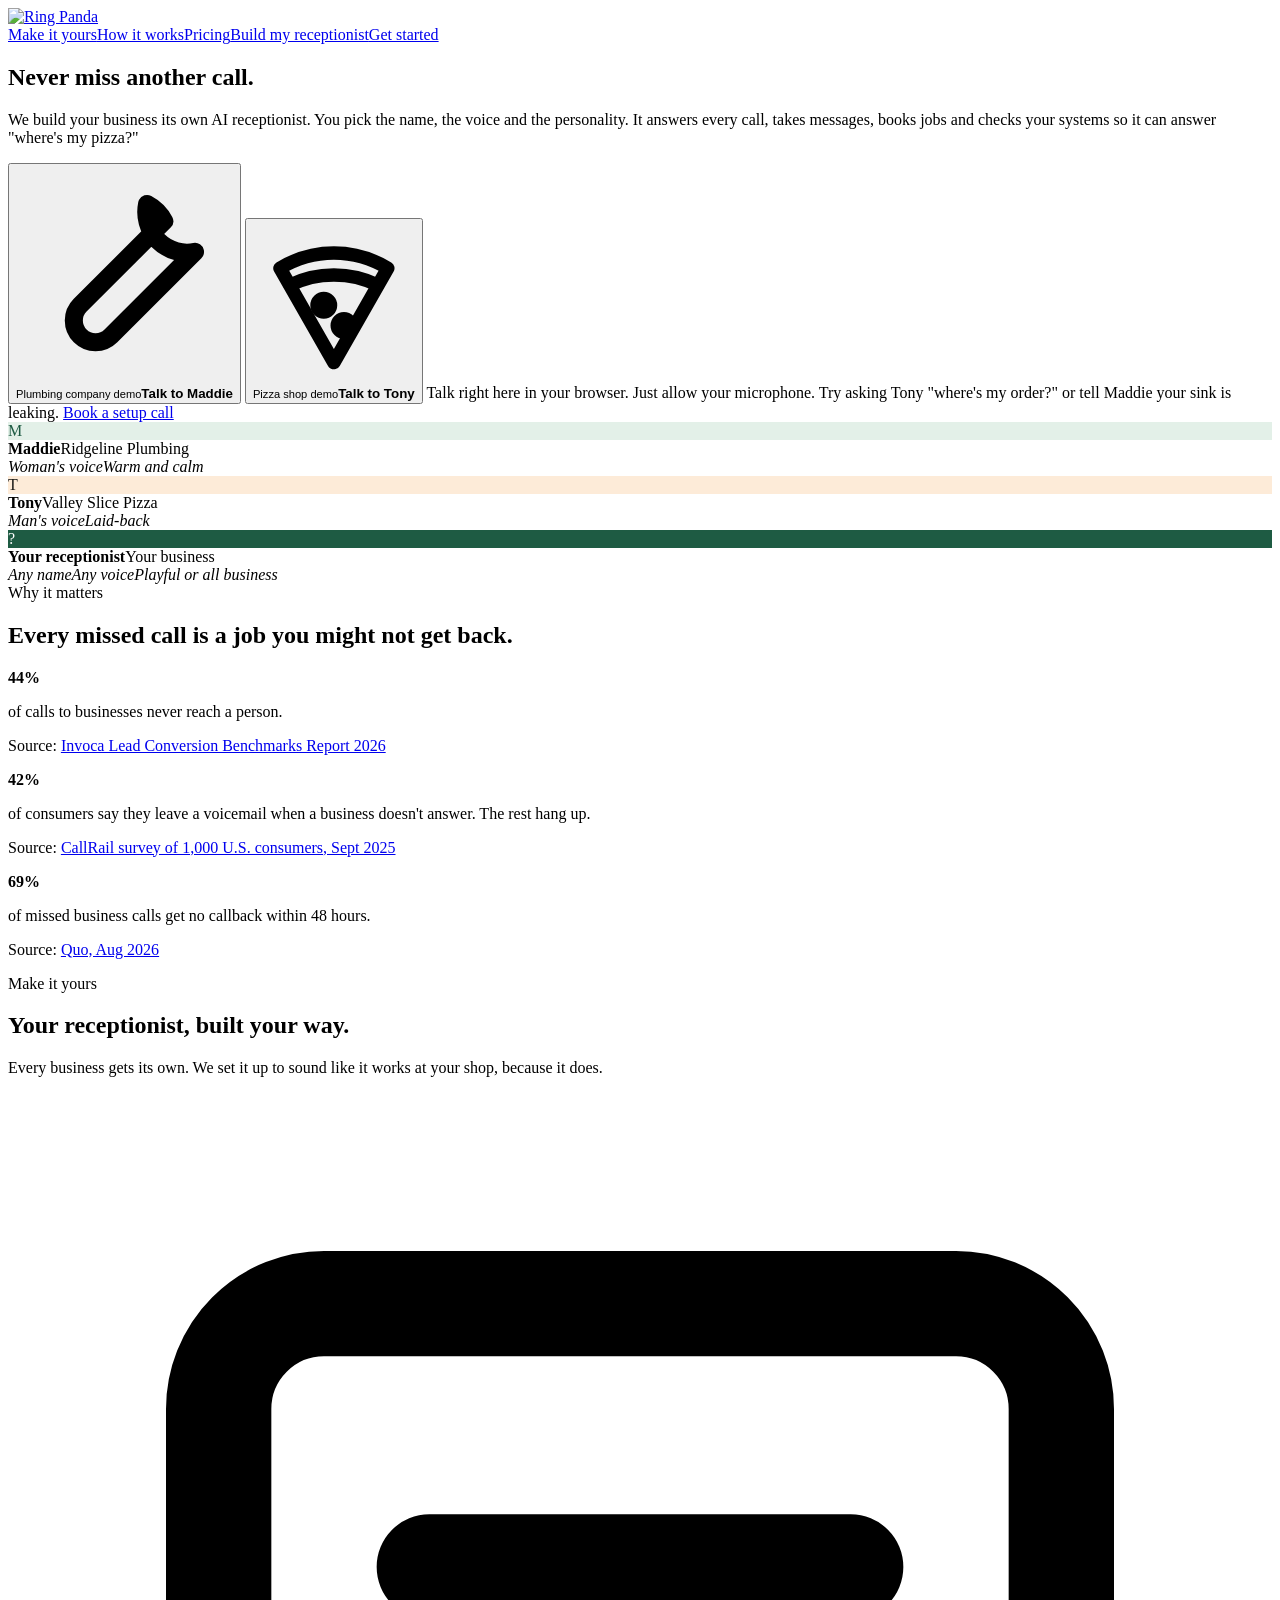
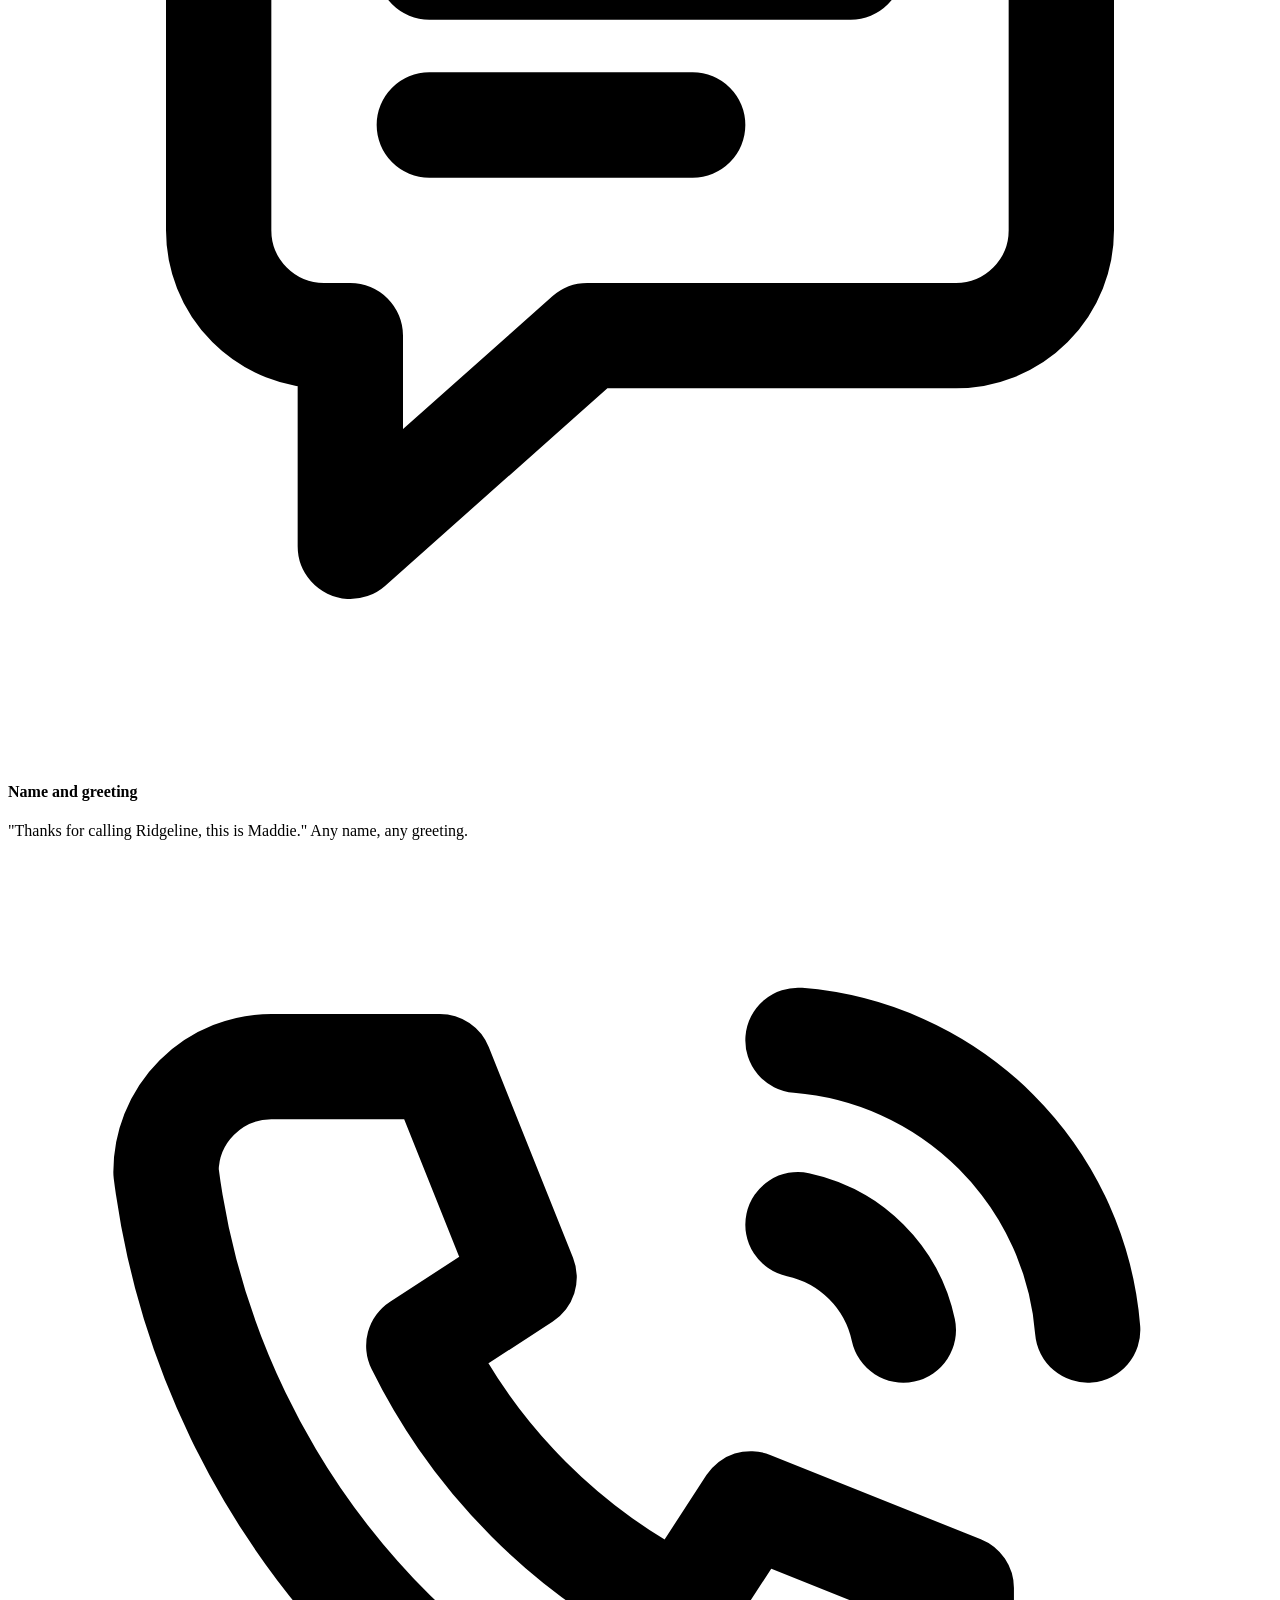
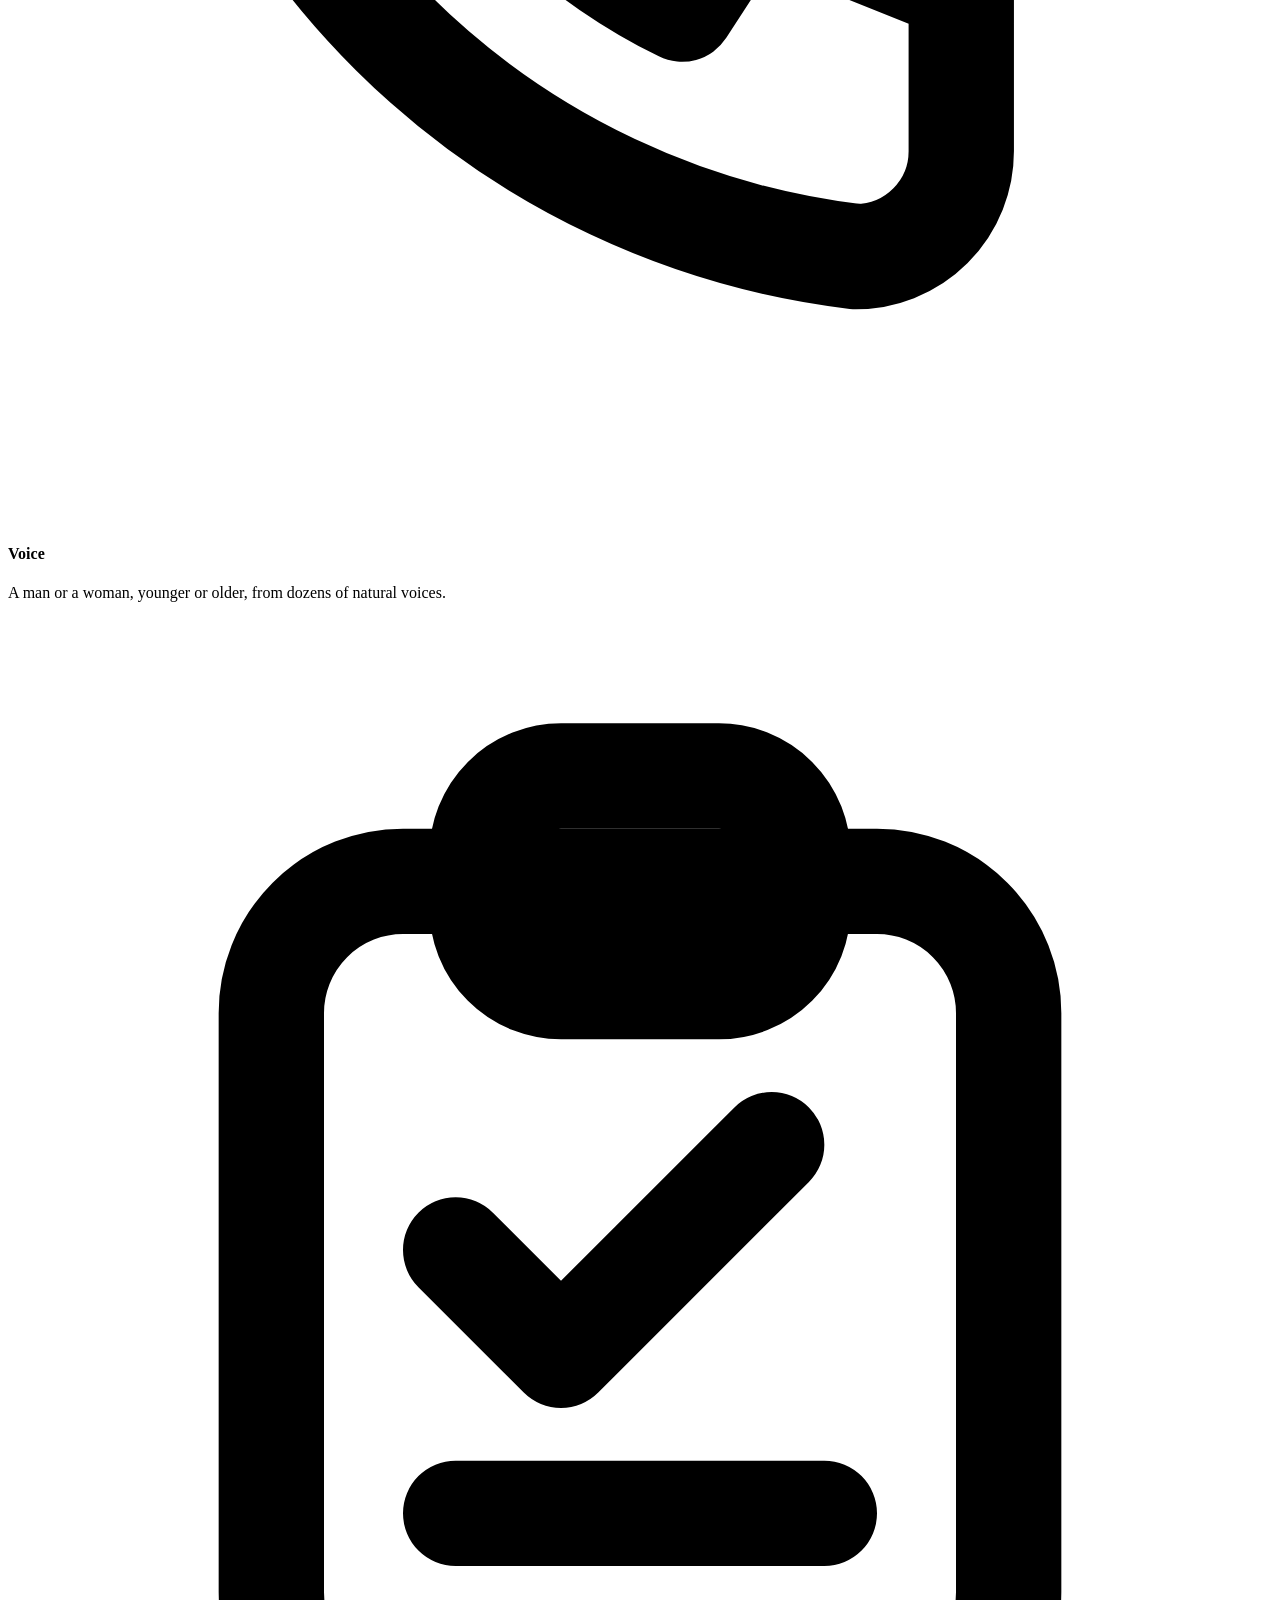
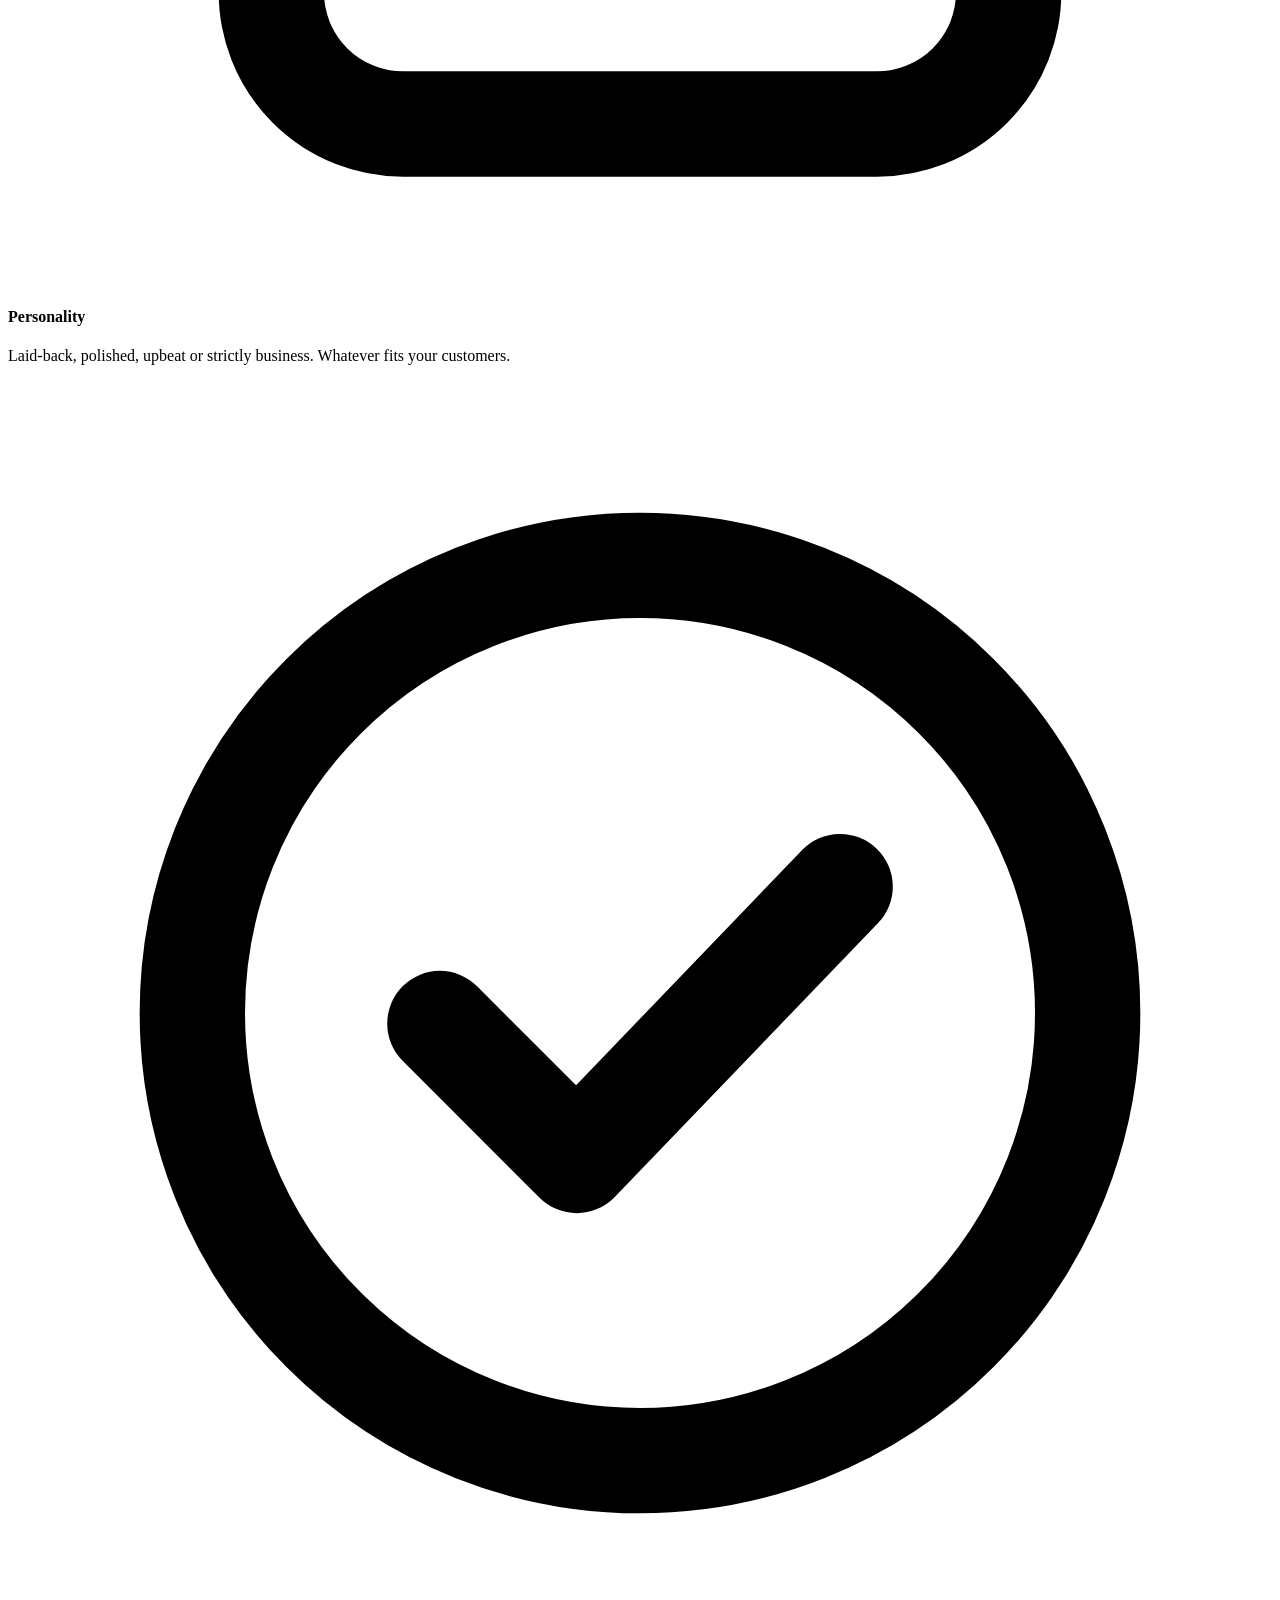
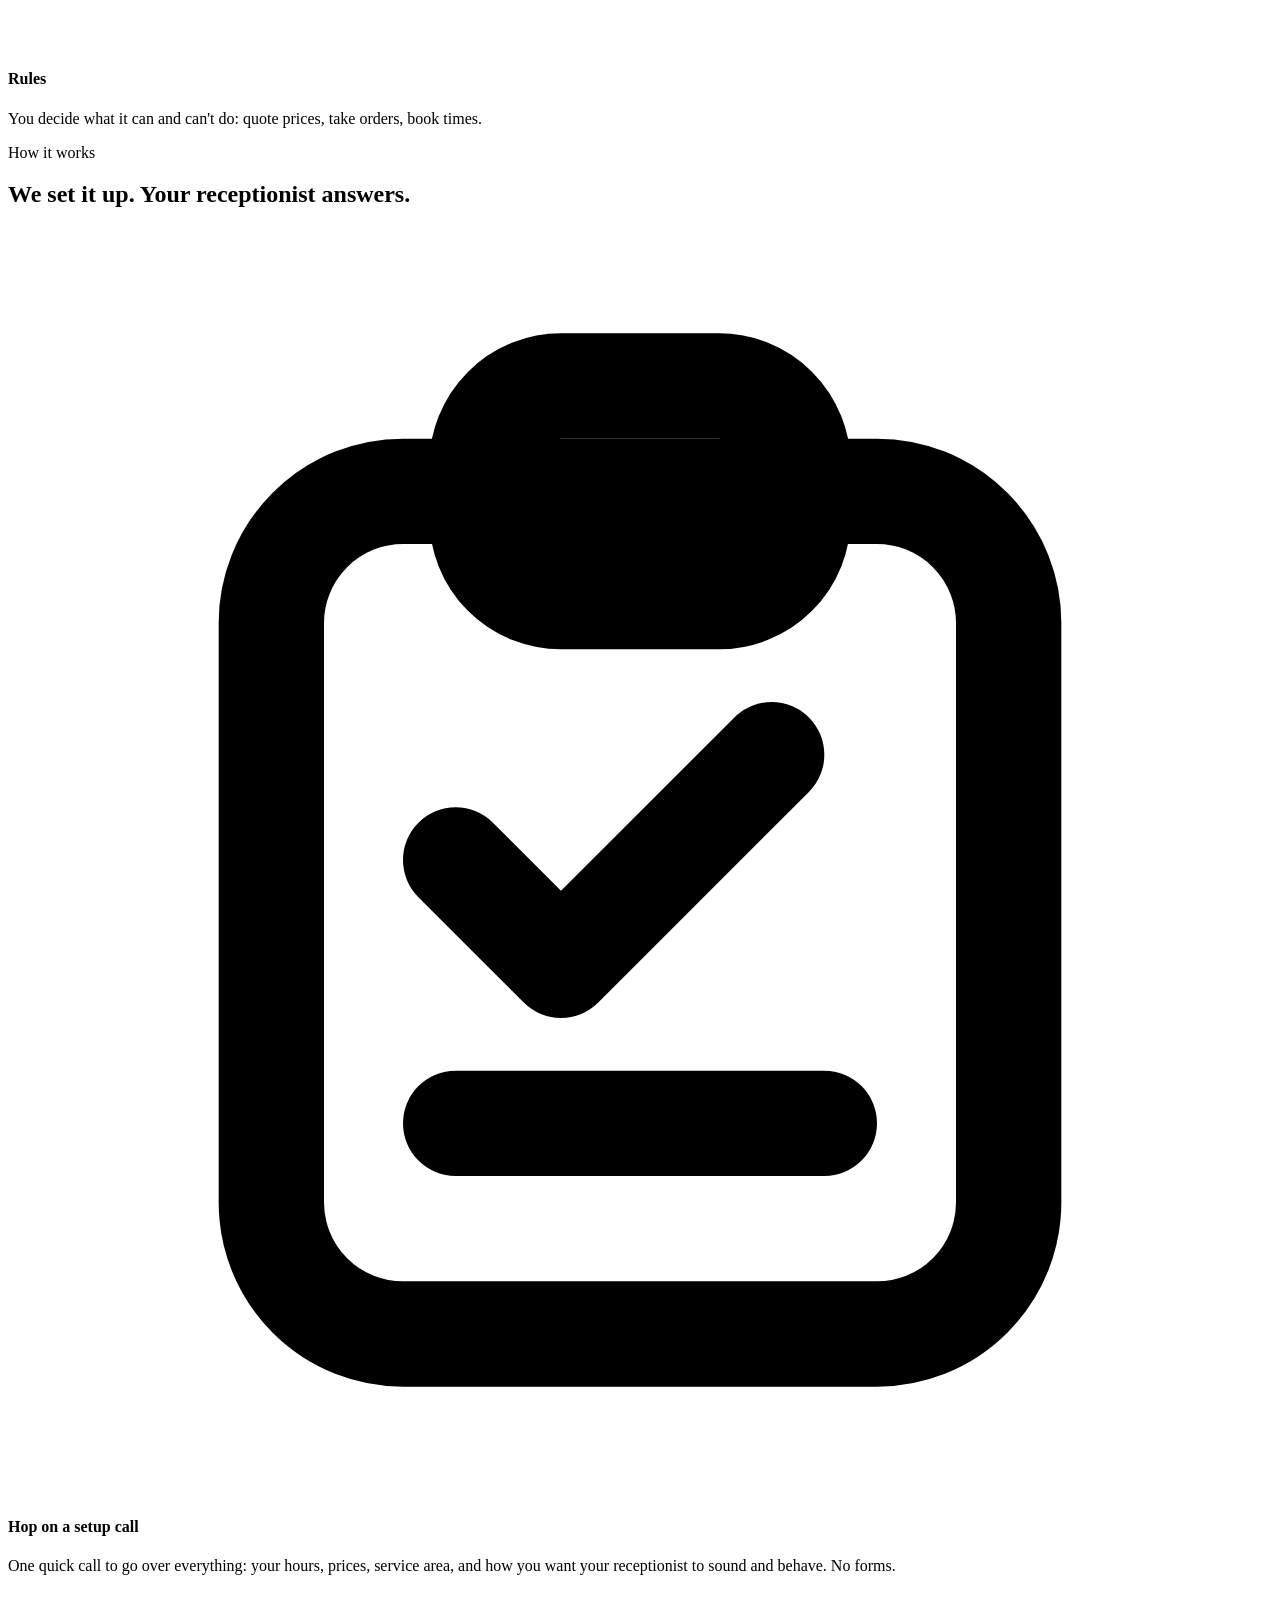
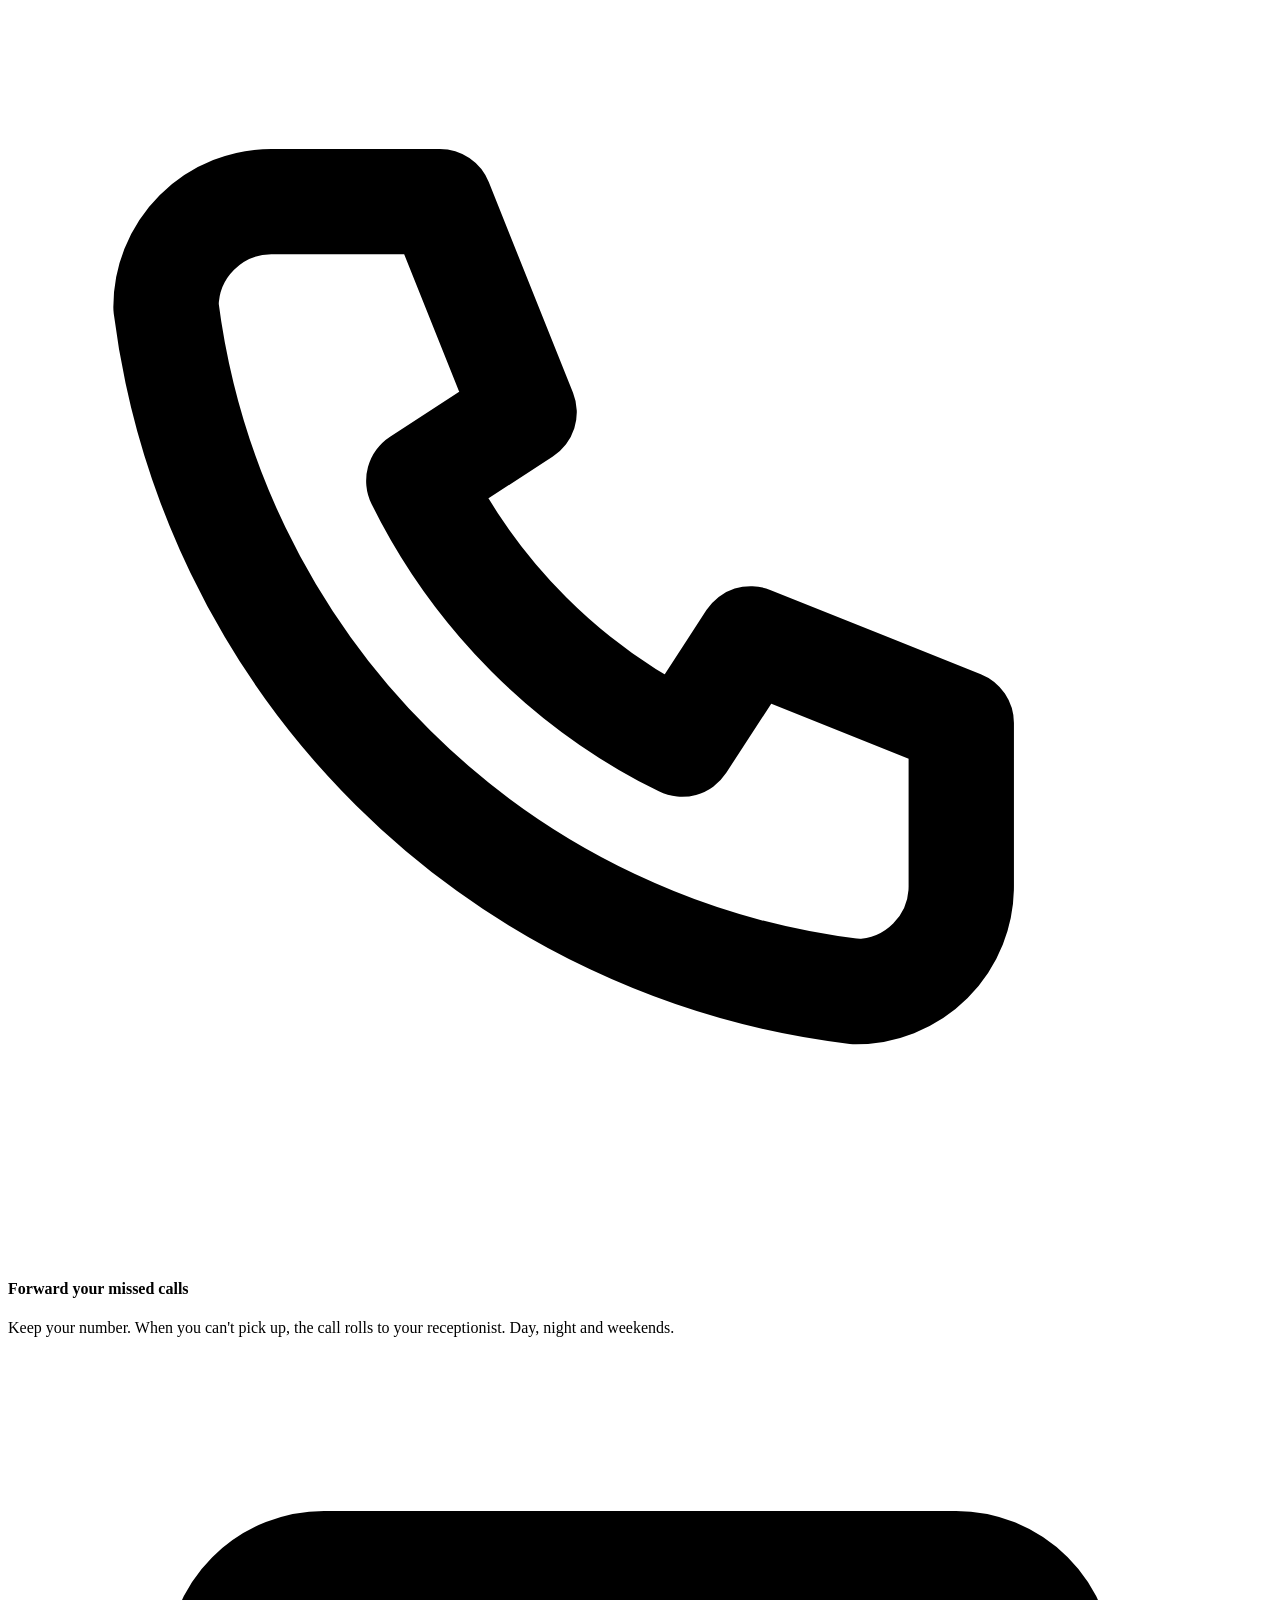
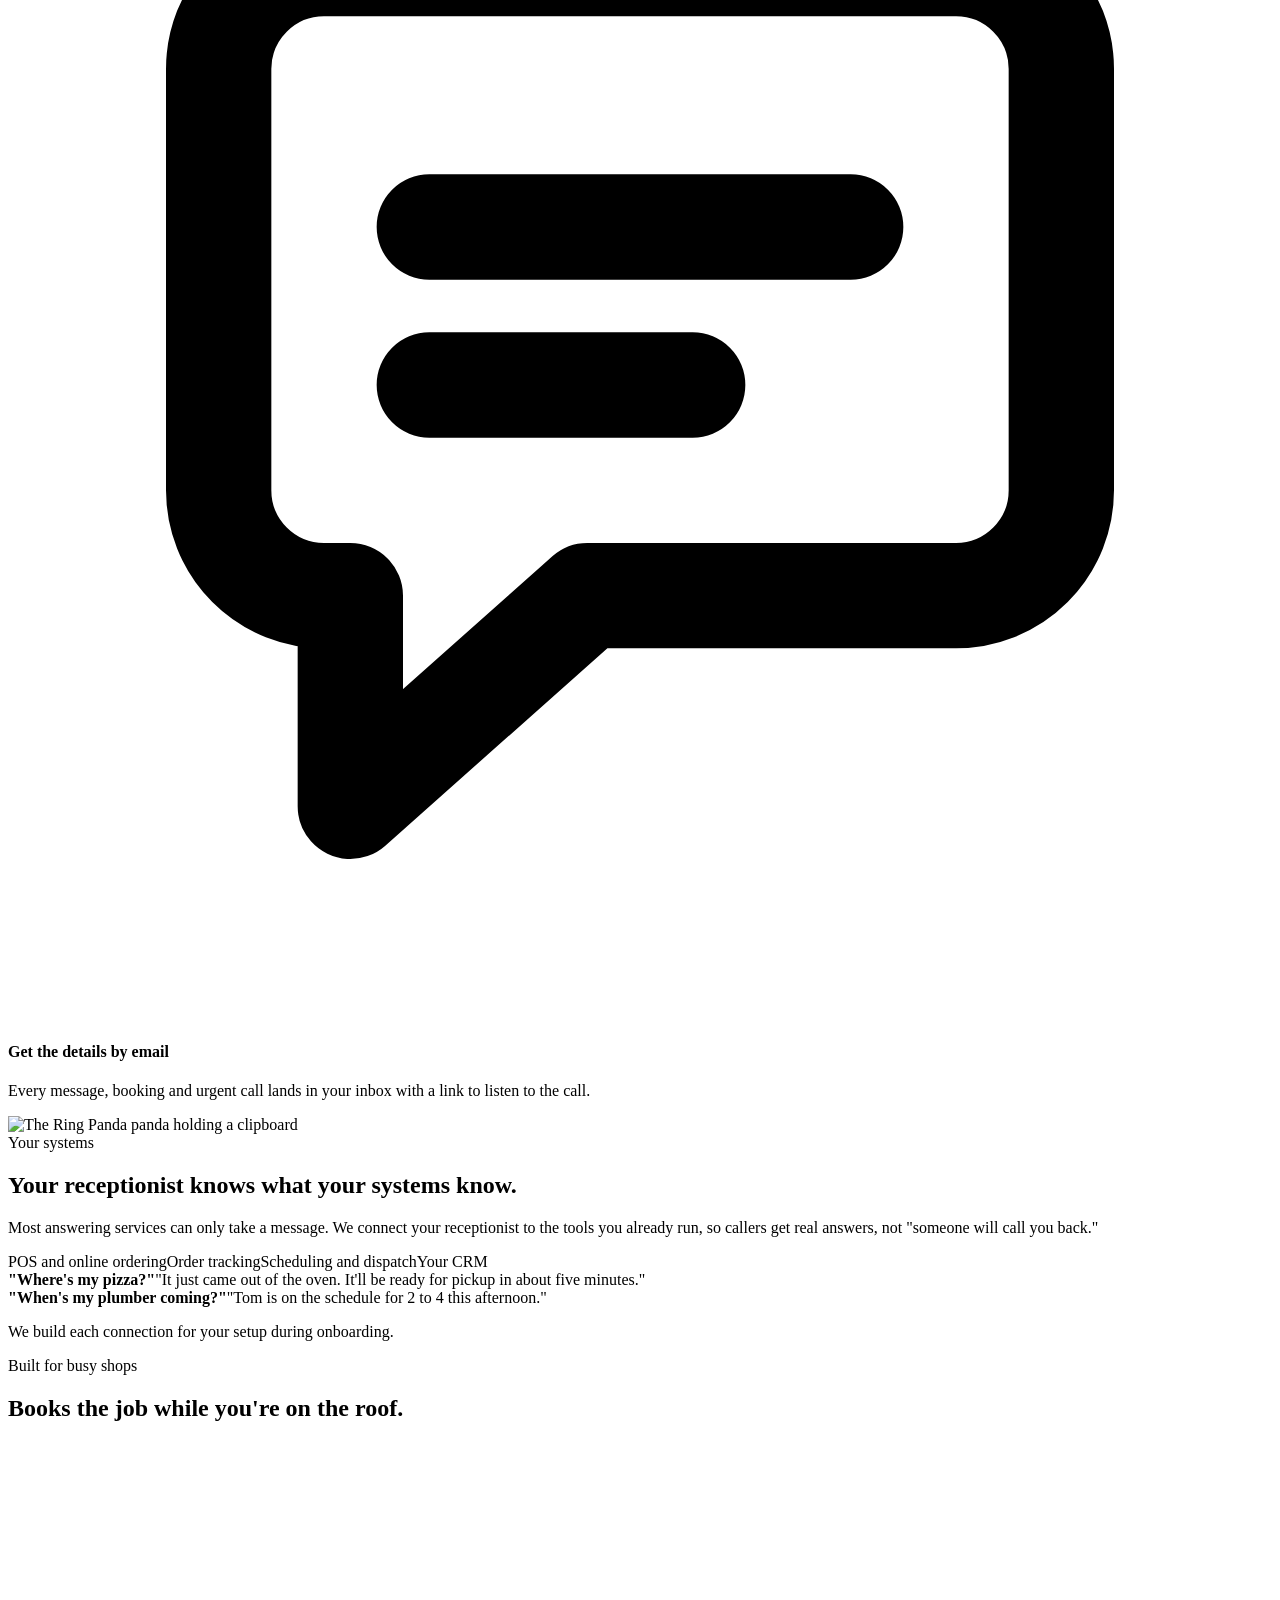
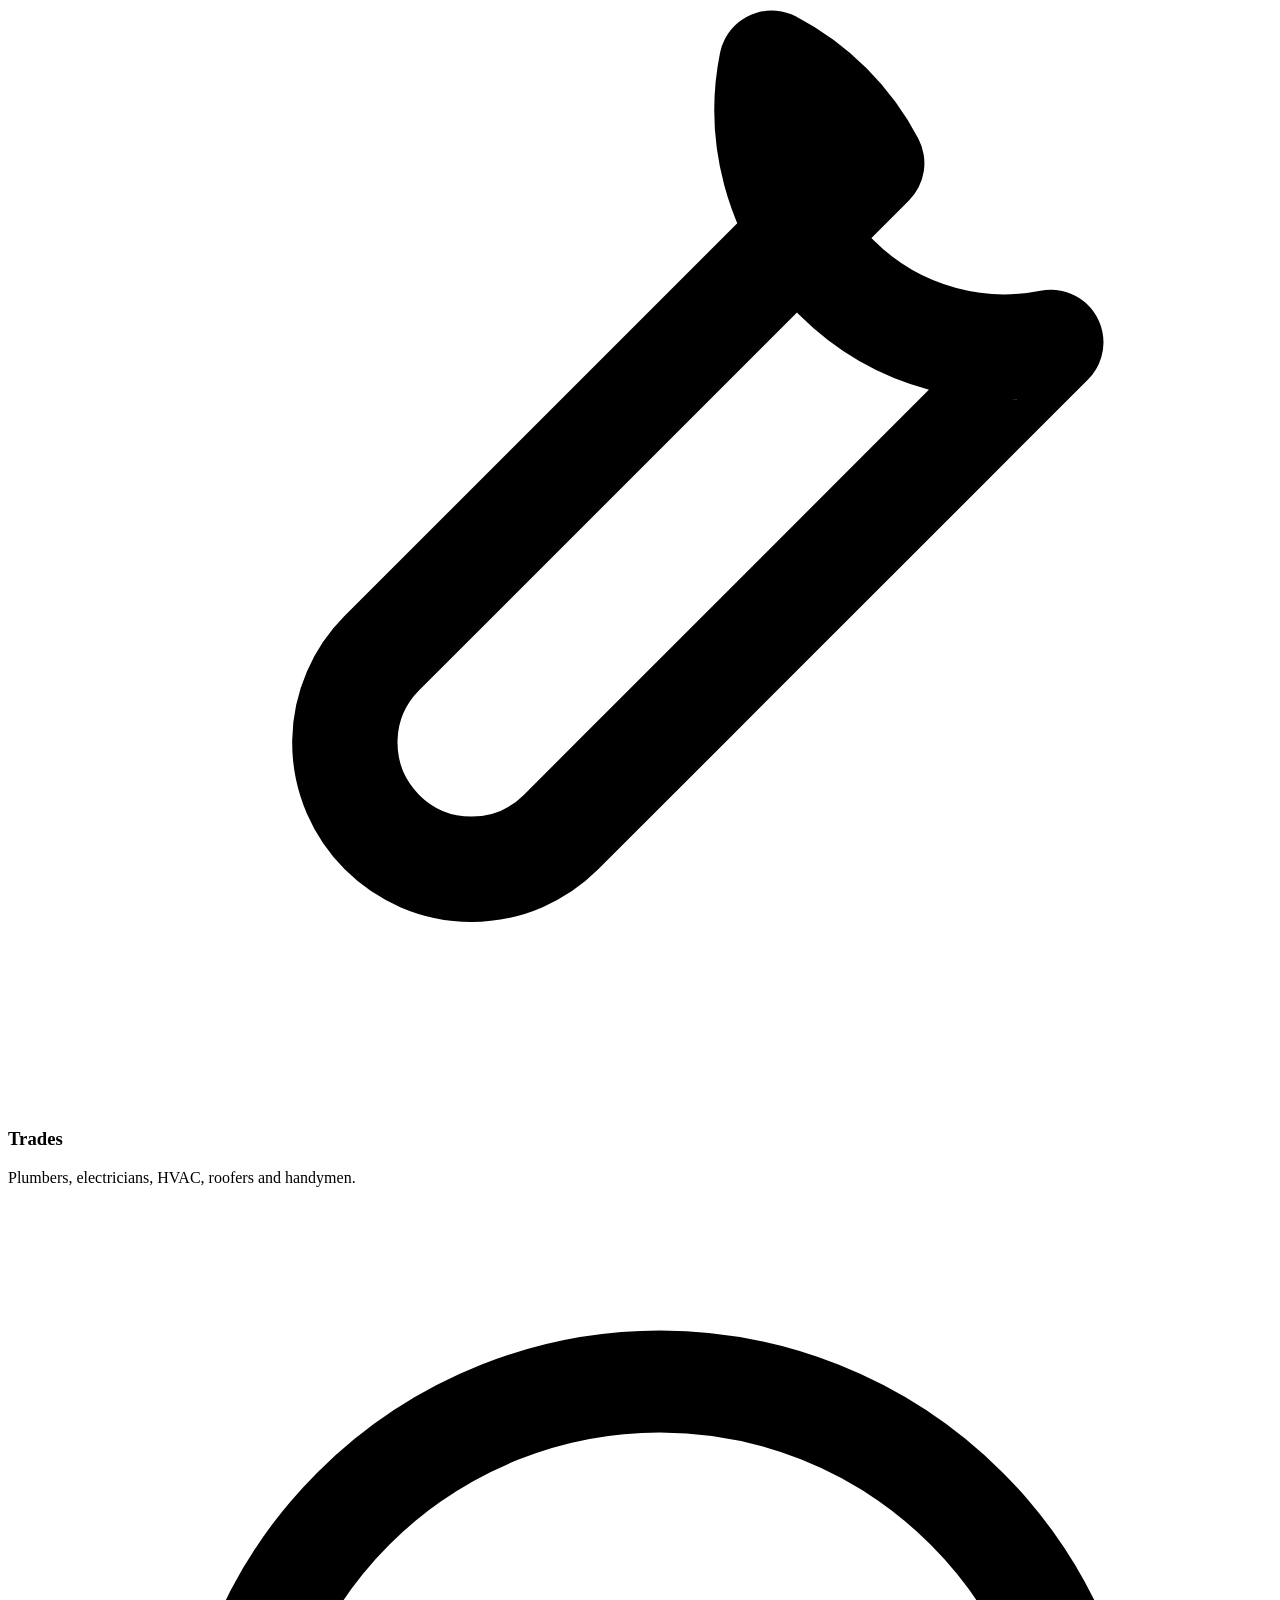
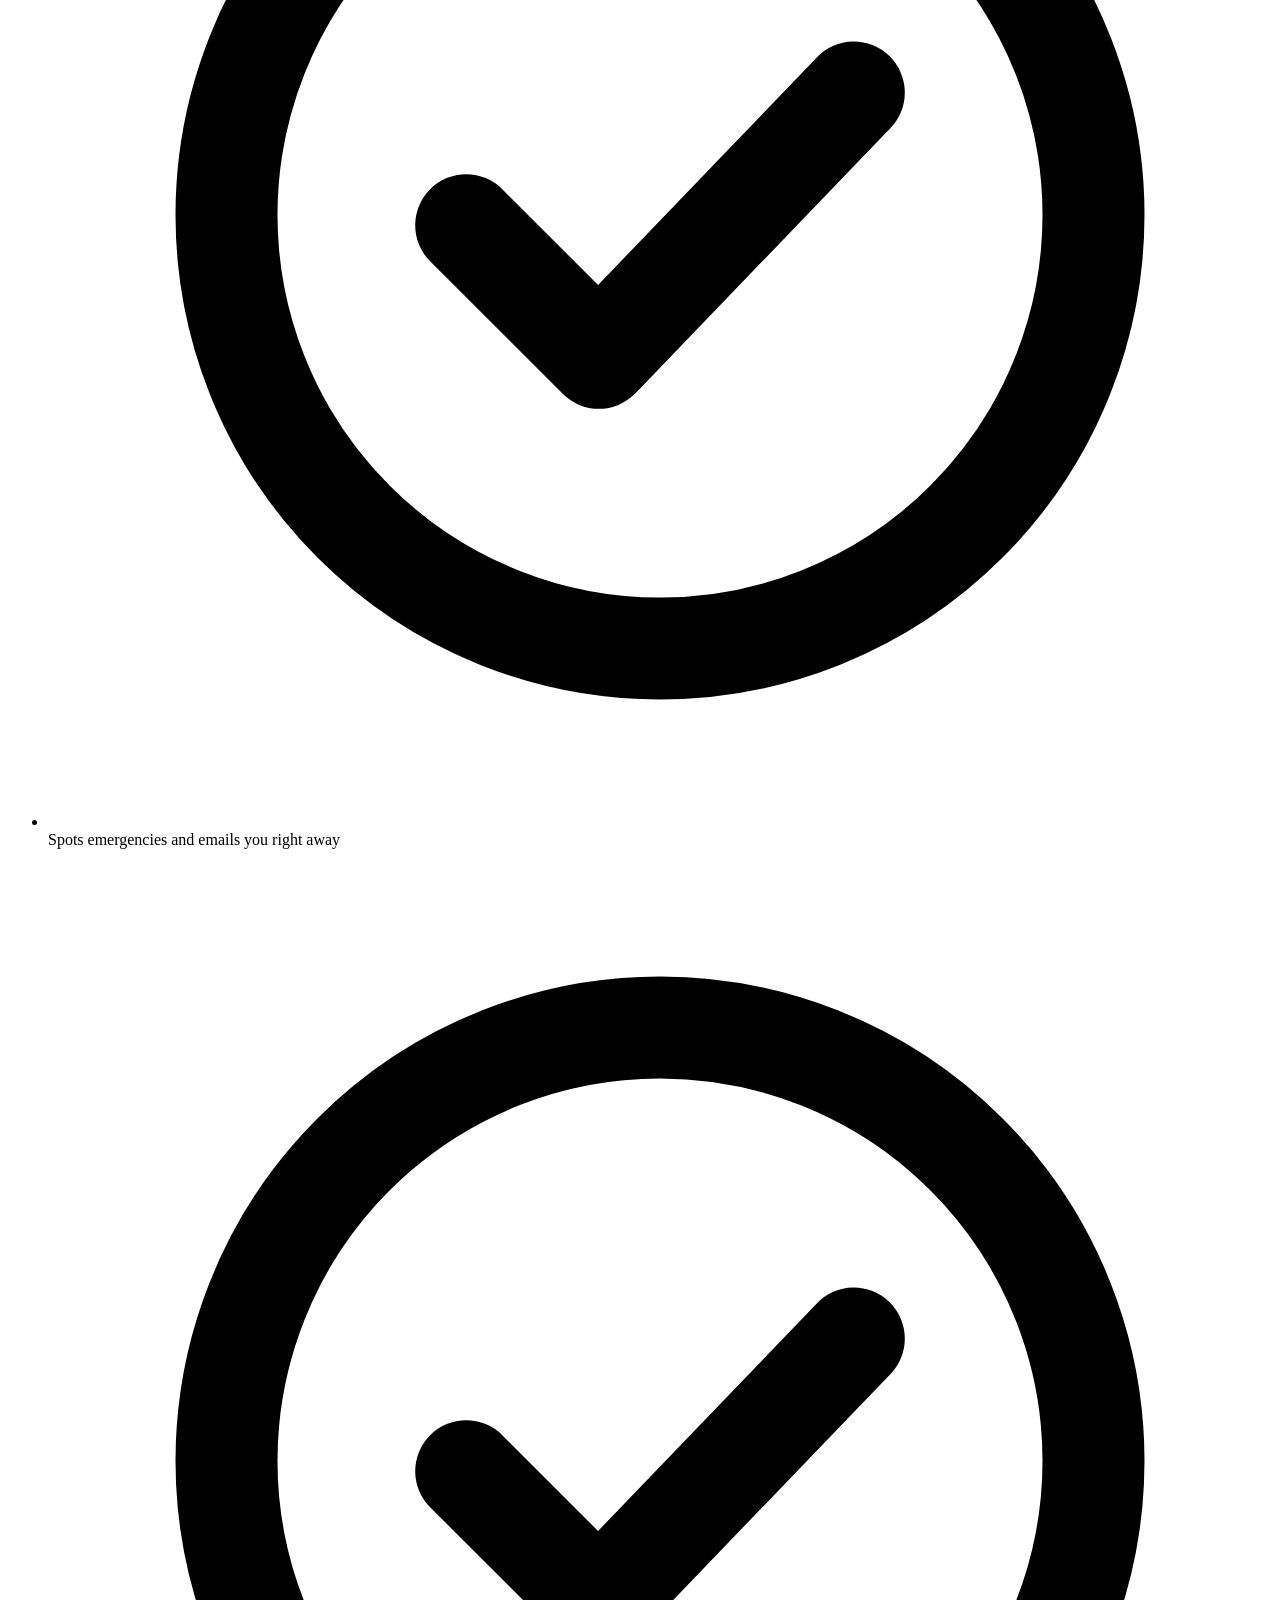
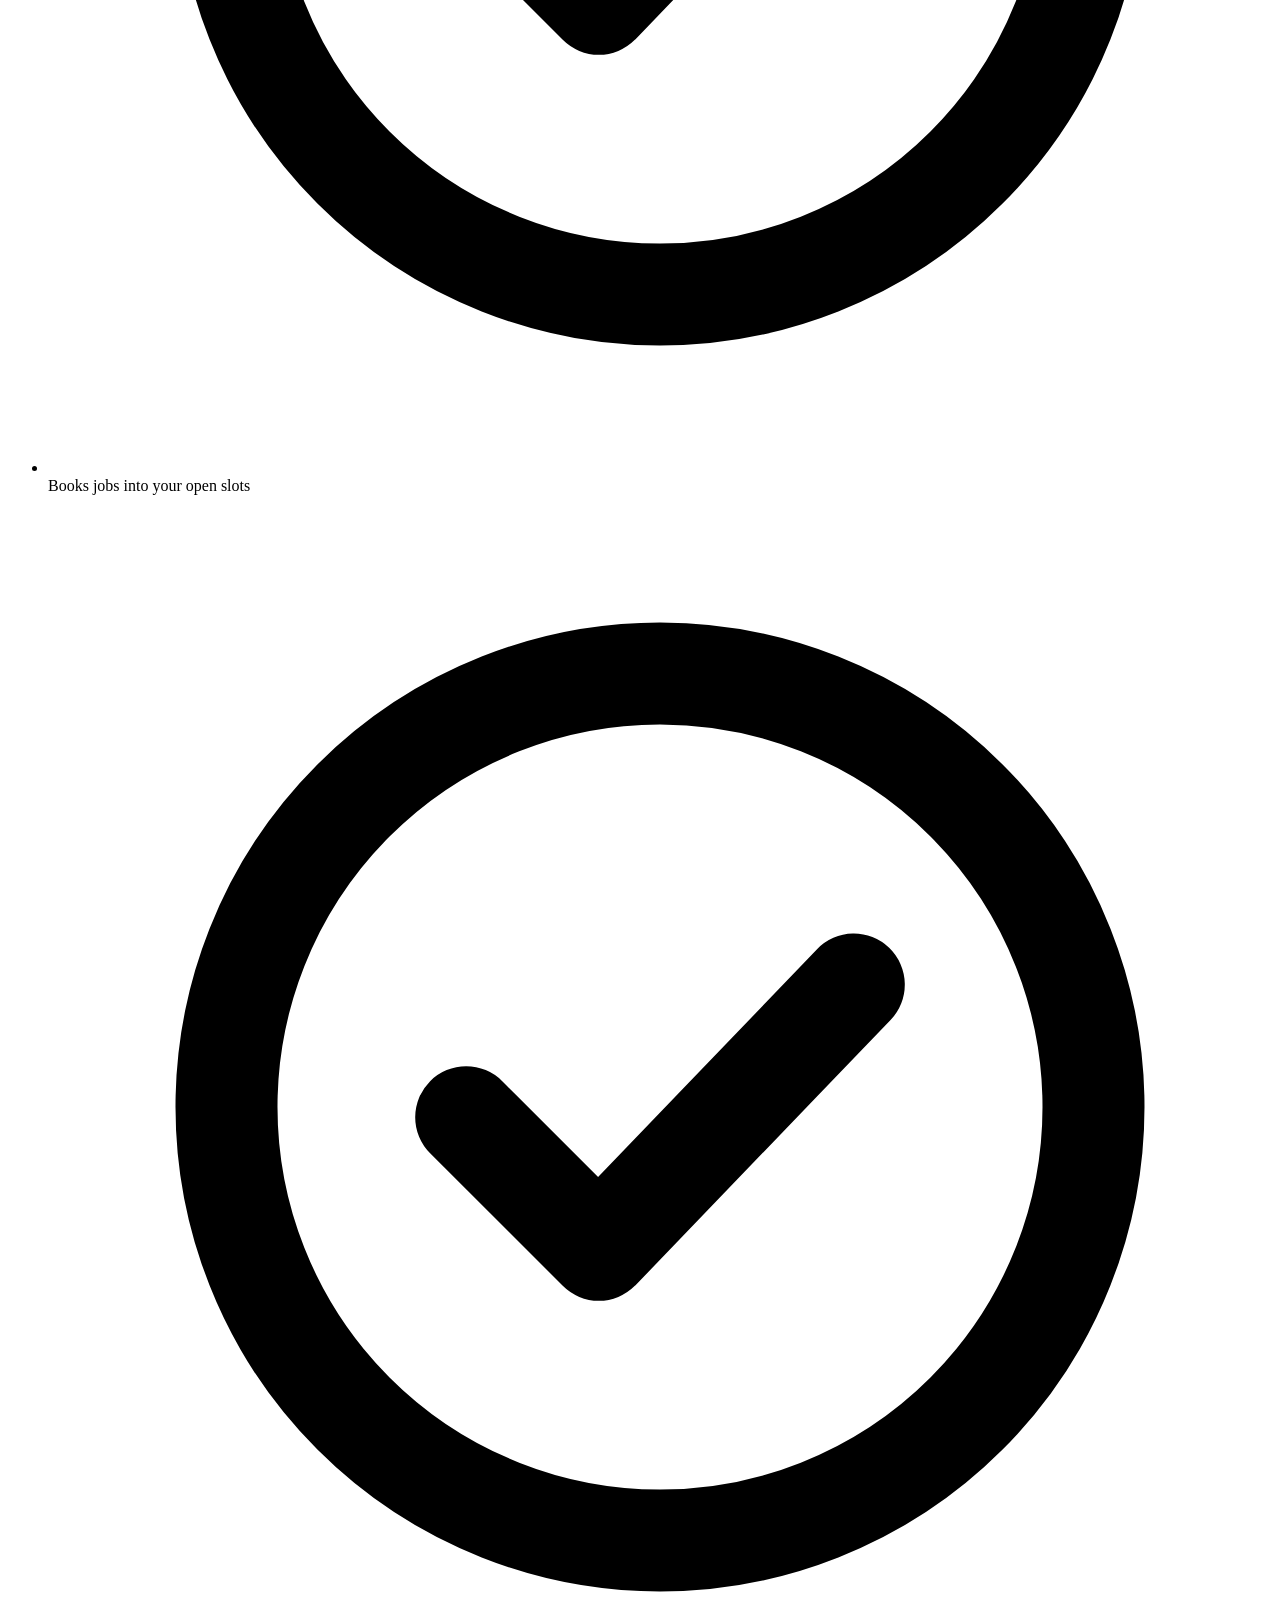
==== commit 58a8a776: "Landing page: email-only notifications, stats band, founder story, guarantee, demo email gate, GA4, " ====
--- a/site/public/index.html
+++ b/site/public/index.html
@@ -1,62 +1,28 @@
 <!doctype html>
 <html lang="en"><head><meta charset="utf-8"><meta name="viewport" content="width=device-width,initial-scale=1">
+<script async src="https://www.googletagmanager.com/gtag/js?id=G-D1QFEVGK1L"></script>
+<script>window.dataLayer=window.dataLayer||[];function gtag(){dataLayer.push(arguments);}gtag("js",new Date());gtag("config","G-D1QFEVGK1L");</script>
 <title>Ring Panda | Never miss another call</title>
-<meta name="description" content="Ring Panda answers your business phone, takes the message, books the job and texts you the details. Done for you, set up in days.">
+<meta name="description" content="Ring Panda answers your business phone, takes the message, books the job and emails you the details. Done for you, set up in days.">
+<link rel="canonical" href="https://ringpanda.ai/">
 <link rel="icon" href="/assets/img/favicon.svg" type="image/svg+xml">
-<meta property="og:title" content="Ring Panda | Never miss another call"><meta property="og:description" content="The friendly AI receptionist that answers every call for your business.">
-<style>
-@font-face{font-family:Outfit;font-weight:600;src:url(/assets/fonts/outfit-latin-600-normal.woff2) format("woff2");font-display:swap}
-@font-face{font-family:Outfit;font-weight:700;src:url(/assets/fonts/outfit-latin-700-normal.woff2) format("woff2");font-display:swap}
-@font-face{font-family:Outfit;font-weight:800;src:url(/assets/fonts/outfit-latin-800-normal.woff2) format("woff2");font-display:swap}
-@font-face{font-family:Figtree;font-weight:400;src:url(/assets/fonts/figtree-latin-400-normal.woff2) format("woff2");font-display:swap}
-@font-face{font-family:Figtree;font-weight:600;src:url(/assets/fonts/figtree-latin-600-normal.woff2) format("woff2");font-display:swap}
-@font-face{font-family:Figtree;font-weight:700;src:url(/assets/fonts/figtree-latin-700-normal.woff2) format("woff2");font-display:swap}
-:root{--bamboo-700:#1E5B43;--bamboo-600:#267352;--bamboo-100:#E3F0E8;--tan-500:#F28C28;--tan-600:#E07A16;--ink:#1B1A17;--muted:#5C574E;--line:#E4DCCD;--surface:#FBF7F0;--raised:#FFFFFF;--sunken:#F3ECE0;--success:#2A7035;--r-md:12px;--r-lg:20px;--r-pill:999px;--shadow:0 1px 2px rgba(27,26,23,.06),0 4px 12px rgba(27,26,23,.06);--lift:0 2px 4px rgba(27,26,23,.06),0 12px 32px rgba(27,26,23,.12)}
-*{box-sizing:border-box;margin:0;padding:0}html{scroll-behavior:smooth}
-body{font-family:Figtree,system-ui,sans-serif;font-size:16px;line-height:24px;color:var(--ink);background:var(--surface);-webkit-font-smoothing:antialiased}
-h1,h2,h3,h4,.display{font-family:Outfit,system-ui,sans-serif}
-.display{font-size:56px;line-height:60px;font-weight:800;letter-spacing:-.02em}
-h2{font-size:32px;line-height:38px;font-weight:700;letter-spacing:-.015em}h3{font-size:24px;line-height:30px;font-weight:700}h4{font-size:20px;line-height:26px;font-weight:600}
-.lead{font-size:18px;line-height:28px;color:var(--muted)}.small{font-size:14px;line-height:20px;color:var(--muted)}
-.eyebrow{font-size:12px;line-height:16px;font-weight:700;letter-spacing:.08em;text-transform:uppercase;color:var(--bamboo-700);margin-bottom:8px}
-.wrap{max-width:1120px;margin:0 auto;padding:0 24px}
-a{color:inherit}.ic{width:24px;height:24px;flex:none}
-.btn{display:inline-flex;align-items:center;gap:10px;font:600 16px/24px Figtree,sans-serif;padding:12px 22px;border-radius:var(--r-pill);text-decoration:none;border:2px solid transparent;transition:background .15s}
-.btn-primary{background:var(--bamboo-700);color:#fff}.btn-primary:hover{background:var(--bamboo-600)}
-.call{display:inline-flex;align-items:center;gap:14px;background:var(--tan-500);color:var(--ink);border-radius:var(--r-pill);padding:12px 26px 12px 18px;text-decoration:none;box-shadow:var(--shadow)}
-button.call{border:0;cursor:pointer;text-align:left;font:inherit}.call.live{background:var(--bamboo-700);color:#fff}.call.live small{color:var(--bamboo-100)}.call:disabled{opacity:.6;cursor:default}
-.call:hover{background:var(--tan-600)}.call .ic{width:28px;height:28px}
-.call small{display:block;font:700 12px/16px Figtree;letter-spacing:.08em;text-transform:uppercase}.call b{font:700 24px/30px Outfit;font-variant-numeric:tabular-nums}
-header{position:sticky;top:0;background:rgba(251,247,240,.94);backdrop-filter:blur(8px);border-bottom:1px solid var(--line);z-index:9}
-header .wrap{display:flex;align-items:center;justify-content:space-between;height:72px}header img{height:40px}
-header nav{display:flex;gap:24px;align-items:center}header nav a.l{text-decoration:none;font-weight:600;color:var(--muted)}
-.hero{padding:72px 0 64px}.hero .wrap{display:grid;grid-template-columns:1.1fr .9fr;gap:48px;align-items:center}
-.hero .lead{margin:20px 0 32px;max-width:520px}.calls{display:flex;flex-direction:column;gap:12px;align-items:flex-start}
-.hero img{width:100%;max-width:440px;justify-self:center}
-section.s{padding:72px 0;border-top:1px solid var(--line)}
-.grid3{display:grid;grid-template-columns:repeat(3,1fr);gap:24px;margin-top:40px}
-.card{background:var(--raised);border:1px solid var(--line);border-radius:var(--r-lg);padding:28px;box-shadow:var(--shadow)}
-.badge{width:48px;height:48px;border-radius:var(--r-md);background:var(--bamboo-100);color:var(--bamboo-700);display:flex;align-items:center;justify-content:center;margin-bottom:16px}
-.card p{color:var(--muted);margin-top:8px}
-.split{display:grid;grid-template-columns:.8fr 1.2fr;gap:56px;align-items:center}.split img{width:100%;max-width:380px}
-.chips{display:flex;flex-wrap:wrap;gap:10px;margin:24px 0}.chip{background:var(--sunken);border:1px solid var(--line);border-radius:var(--r-pill);padding:6px 14px;font-weight:600;font-size:14px}
-.qa{background:var(--raised);border:1px solid var(--line);border-radius:var(--r-md);padding:16px 18px;margin-top:12px}.qa b{display:block}.qa span{color:var(--muted)}
-.personas{display:flex;flex-direction:column;gap:14px;max-width:420px;width:100%;justify-self:center}.pc{display:flex;gap:16px;align-items:center;background:var(--raised);border:1px solid var(--line);border-radius:var(--r-lg);padding:18px 20px;box-shadow:var(--shadow)}.pc b{font:700 20px/26px Outfit;display:block}.pc span{color:var(--muted);font-size:14px}.pc-you{border:2px dashed var(--bamboo-700);box-shadow:var(--lift)}.av{width:52px;height:52px;border-radius:50%;display:flex;align-items:center;justify-content:center;font:800 22px Outfit;flex:none}.tags{display:flex;flex-wrap:wrap;gap:6px;margin-top:8px}.tags i{font-style:normal;font-size:12px;font-weight:700;background:var(--sunken);border:1px solid var(--line);border-radius:999px;padding:2px 10px}.grid4{display:grid;grid-template-columns:repeat(4,1fr);gap:20px;margin-top:40px}@media(max-width:1000px){.grid4{grid-template-columns:1fr 1fr}}@media(max-width:600px){.grid4{grid-template-columns:1fr}}
-.two{display:grid;grid-template-columns:1fr 1fr;gap:24px;margin-top:40px}
-ul.chk{list-style:none;margin-top:16px}ul.chk li{display:flex;gap:10px;margin:10px 0}ul.chk .ic{color:var(--success);width:22px;height:22px;margin-top:1px}
-.price{max-width:460px;margin:40px auto 0;background:var(--raised);border:2px solid var(--bamboo-700);border-radius:var(--r-lg);padding:32px;box-shadow:var(--lift);position:relative;text-align:left}
-.ribbon{position:absolute;top:-14px;left:32px;background:var(--tan-500);color:var(--ink);font:700 12px/16px Figtree;letter-spacing:.08em;text-transform:uppercase;padding:6px 12px;border-radius:var(--r-pill)}
-.amt{font:800 44px/48px Outfit;letter-spacing:-.02em;margin:16px 0 4px}.amt span{font:400 18px Figtree;color:var(--muted)}
-.price .btn{width:100%;justify-content:center;margin-top:20px}
-details{background:var(--raised);border:1px solid var(--line);border-radius:var(--r-md);padding:18px 22px;margin-top:12px}summary{font:600 20px/26px Outfit;cursor:pointer}details p{margin-top:10px;color:var(--muted)}
-.cta{background:var(--bamboo-700);color:#fff;border-radius:var(--r-lg);padding:48px;display:grid;grid-template-columns:1fr auto;gap:32px;align-items:center}
-.cta img{width:180px;background:var(--surface);border-radius:var(--r-lg);padding:12px}
-.cta .btn{background:var(--tan-500);color:var(--ink);margin-top:24px}.cta .btn:hover{background:var(--tan-600)}
-.cform{margin-top:24px;display:grid;gap:14px;max-width:560px}.cform .frow{display:grid;grid-template-columns:1fr 1fr;gap:14px}.cform label{display:grid;gap:6px;font:600 14px/20px Figtree;color:var(--bamboo-100)}.cform input,.cform textarea{font:400 16px/24px Figtree;padding:10px 14px;border-radius:var(--r-md);border:2px solid transparent;background:var(--surface);color:var(--ink)}.cform input:focus,.cform textarea:focus{outline:none;border-color:var(--tan-500)}.cform .btn{margin-top:4px;justify-self:start;cursor:pointer}.fstat{font-weight:600;min-height:24px;color:#fff}@media(max-width:860px){.cform .frow{grid-template-columns:1fr}}
-.short{display:none}@media(max-width:860px){header img{height:32px}header .btn{padding:8px 16px;font-size:15px;white-space:nowrap}header .full{display:none}header .short{display:inline}.calls{display:grid!important;grid-template-columns:1fr;gap:12px}.calls .call{width:100%}}
-footer{padding:40px 0;color:var(--muted);font-size:14px}footer .wrap{display:flex;justify-content:space-between;align-items:center;flex-wrap:wrap;gap:16px}footer img{height:28px}
-@media(max-width:860px){.hero .wrap,.split,.two,.cta{grid-template-columns:1fr}.grid3{grid-template-columns:1fr}.display{font-size:40px;line-height:44px}header nav a.l{display:none}.hero{padding:40px 0}.cta{padding:32px}.cta img{display:none}}
-</style></head><body>
+<meta property="og:type" content="website">
+<meta property="og:site_name" content="Ring Panda">
+<meta property="og:title" content="Ring Panda | Never miss another call">
+<meta property="og:description" content="We build your business its own phone receptionist. It answers every call, takes messages, books jobs and emails you the details. $149 a month, set up in days.">
+<meta property="og:url" content="https://ringpanda.ai">
+<meta property="og:image" content="https://ringpanda.ai/assets/img/og-cover.png">
+<meta property="og:image:width" content="1200"><meta property="og:image:height" content="630">
+<meta property="og:image:alt" content="Ring Panda: Never miss another call.">
+<meta name="twitter:card" content="summary_large_image">
+<meta name="twitter:title" content="Ring Panda | Never miss another call">
+<meta name="twitter:description" content="We build your business its own phone receptionist. It answers every call, takes messages, books jobs and emails you the details.">
+<meta name="twitter:image" content="https://ringpanda.ai/assets/img/og-cover.png">
+<script type="application/ld+json">
+{"@context":"https://schema.org","@type":"Service","name":"Ring Panda","serviceType":"Phone receptionist service","description":"A done-for-you phone receptionist for local businesses. It answers every call, takes messages, books jobs and emails the owner the details.","url":"https://ringpanda.ai","image":"https://ringpanda.ai/assets/img/og-cover.png","areaServed":{"@type":"Country","name":"United States"},"provider":{"@type":"Organization","name":"Ring Panda","legalName":"Kastle Capital LLC","url":"https://ringpanda.ai","email":"hello@ringpanda.ai","logo":"https://ringpanda.ai/assets/img/lockup-horizontal.svg"},"offers":[{"@type":"Offer","name":"Ring Panda monthly plan","description":"Up to 300 minutes of calls a month","price":"149.00","priceCurrency":"USD","priceSpecification":{"@type":"UnitPriceSpecification","price":"149.00","priceCurrency":"USD","unitText":"month","billingDuration":"P1M"}},{"@type":"Offer","name":"One-time setup","price":"500.00","priceCurrency":"USD"}]}
+</script>
+<link rel="stylesheet" href="/assets/css/site.css?v=20261103">
+</head><body class="has-sticky">
 <header><div class="wrap"><a href="/"><img src="/assets/img/lockup-horizontal.svg" alt="Ring Panda"></a>
 <nav><a class="l" href="#yours">Make it yours</a><a class="l" href="#how">How it works</a><a class="l" href="#pricing">Pricing</a><a class="btn btn-primary" href="#start"><span class="full">Build my receptionist</span><span class="short">Get started</span></a></nav></div></header>
 
@@ -64,32 +30,43 @@
 <h1 class="display">Never miss another call.</h1>
 <p class="lead">We build your business its own AI receptionist. You pick the name, the voice and the personality. It answers every call, takes messages, books jobs and checks your systems so it can answer "where's my pizza?"</p>
 <div class="calls">
-<button class="call" data-assistant="f2f3f8da-efe9-44c3-b7e5-2f9b90cf47d4" data-name="Maddie"><svg class="ic" aria-hidden="true" xmlns="http://www.w3.org/2000/svg" viewBox="0 0 24 24"  fill="none" stroke="currentColor" stroke-width="2" stroke-linecap="round" stroke-linejoin="round"><path d="M14.5 4.2a4.5 4.5 0 0 0 5.3 5.3l-9.3 9.3a2.4 2.4 0 0 1-3.4-3.4l9.3-9.3a4.5 4.5 0 0 0-1.9-1.9z"/></svg><span><small>Plumbing company demo</small><b class="lbl">Talk to Maddie</b></span></button>
-<button class="call" data-assistant="abfaa2c7-cef5-43d5-a35d-d0b9580fc9c3" data-name="Tony"><svg class="ic" aria-hidden="true" xmlns="http://www.w3.org/2000/svg" viewBox="0 0 24 24"  fill="none" stroke="currentColor" stroke-width="2" stroke-linecap="round" stroke-linejoin="round"><path d="M4 7c5-3 11-3 16 0L12 21z"/><path d="M5.5 9.5c4-2 9-2 13 0"/><circle cx="10.5" cy="12.5" r="1"/><circle cx="13.5" cy="15.5" r="1"/></svg><span><small>Pizza shop demo</small><b class="lbl">Talk to Tony</b></span></button>
+<button class="call" data-assistant="f2f3f8da-efe9-44c3-b7e5-2f9b90cf47d4" data-name="Maddie"><svg class="ic" aria-hidden="true" xmlns="http://www.w3.org/2000/svg" viewBox="0 0 24 24" fill="none" stroke="currentColor" stroke-width="2" stroke-linecap="round" stroke-linejoin="round"><path d="M14.5 4.2a4.5 4.5 0 0 0 5.3 5.3l-9.3 9.3a2.4 2.4 0 0 1-3.4-3.4l9.3-9.3a4.5 4.5 0 0 0-1.9-1.9z"/></svg><span><small>Plumbing company demo</small><b class="lbl">Talk to Maddie</b></span></button>
+<button class="call" data-assistant="abfaa2c7-cef5-43d5-a35d-d0b9580fc9c3" data-name="Tony"><svg class="ic" aria-hidden="true" xmlns="http://www.w3.org/2000/svg" viewBox="0 0 24 24" fill="none" stroke="currentColor" stroke-width="2" stroke-linecap="round" stroke-linejoin="round"><path d="M4 7c5-3 11-3 16 0L12 21z"/><path d="M5.5 9.5c4-2 9-2 13 0"/><circle cx="10.5" cy="12.5" r="1"/><circle cx="13.5" cy="15.5" r="1"/></svg><span><small>Pizza shop demo</small><b class="lbl">Talk to Tony</b></span></button>
 <span class="small">Talk right here in your browser. Just allow your microphone. Try asking Tony "where's my order?" or tell Maddie your sink is leaking.</span>
-<span class="small" id="demo-status" role="status" style="color:var(--bamboo-700);font-weight:600"></span></div></div>
+<span class="small" id="demo-status" role="status" style="color:var(--bamboo-700);font-weight:600"></span>
+<a id="guide-link" class="guide" href="/guide/ring-panda-missed-calls-guide.pdf" target="_blank" rel="noopener" hidden>Download your guide: What missed calls cost you</a>
+<a class="btn btn-primary hero-cta" href="#start">Book a setup call</a>
+</div></div>
 <div class="personas">
 <div class="pc"><div class="av" style="background:#E3F0E8;color:#1E5B43">M</div><div><b>Maddie</b><span>Ridgeline Plumbing</span><div class="tags"><i>Woman's voice</i><i>Warm and calm</i></div></div></div>
 <div class="pc"><div class="av" style="background:#FDEBD8;color:#1B1A17">T</div><div><b>Tony</b><span>Valley Slice Pizza</span><div class="tags"><i>Man's voice</i><i>Laid-back</i></div></div></div>
 <div class="pc pc-you"><div class="av" style="background:#1E5B43;color:#fff">?</div><div><b>Your receptionist</b><span>Your business</span><div class="tags"><i>Any name</i><i>Any voice</i><i>Playful or all business</i></div></div></div>
 </div></div></section>
 
+<section class="stats" aria-labelledby="stats-h"><div class="wrap">
+<div class="eyebrow">Why it matters</div><h2 id="stats-h">Every missed call is a job you might not get back.</h2>
+<div class="grid3">
+<div class="stat"><b>44%</b><p>of calls to businesses never reach a person.</p><p class="src">Source: <a href="https://www.invoca.com/reports/the-invoca-lead-conversion-benchmarks-report-2026" target="_blank" rel="noopener">Invoca Lead Conversion Benchmarks Report 2026</a></p></div>
+<div class="stat"><b>42%</b><p>of consumers say they leave a voicemail when a business doesn't answer. The rest hang up.</p><p class="src">Source: <a href="https://www.callrail.com/blog/missed-calls-cost-businesses-more-than-ever" target="_blank" rel="noopener">CallRail survey of 1,000 U.S. consumers, Sept 2025</a></p></div>
+<div class="stat"><b>69%</b><p>of missed business calls get no callback within 48 hours.</p><p class="src">Source: <a href="https://www.quo.com/blog/small-business-callback-statistics/" target="_blank" rel="noopener">Quo, Aug 2026</a></p></div>
+</div></div></section>
+
 <section class="s" id="yours"><div class="wrap">
 <div class="eyebrow">Make it yours</div><h2>Your receptionist, built your way.</h2>
 <p class="lead" style="margin-top:16px;max-width:680px">Every business gets its own. We set it up to sound like it works at your shop, because it does.</p>
 <div class="grid4">
-<div class="card"><div class="badge"><svg class="ic" aria-hidden="true" xmlns="http://www.w3.org/2000/svg" viewBox="0 0 24 24"  fill="none" stroke="currentColor" stroke-width="2" stroke-linecap="round" stroke-linejoin="round"><path d="M4 6a2 2 0 0 1 2-2h12a2 2 0 0 1 2 2v8a2 2 0 0 1-2 2h-7l-4.5 4v-4H6a2 2 0 0 1-2-2z"/><path d="M8 9h8M8 12h5"/></svg></div><h4>Name and greeting</h4><p>"Thanks for calling Ridgeline, this is Maddie." Any name, any greeting.</p></div>
-<div class="card"><div class="badge"><svg class="ic" aria-hidden="true" xmlns="http://www.w3.org/2000/svg" viewBox="0 0 24 24"  fill="none" stroke="currentColor" stroke-width="2" stroke-linecap="round" stroke-linejoin="round"><path d="M5 4h3.2l1.6 4-2 1.3a11 11 0 0 0 5 5l1.3-2 4 1.6V17a2 2 0 0 1-2 2A15 15 0 0 1 3 6a2 2 0 0 1 2-2z"/><path d="M15 3.5a6 6 0 0 1 5.5 5.5M15 7a2.6 2.6 0 0 1 2 2"/></svg></div><h4>Voice</h4><p>A man or a woman, younger or older, from dozens of natural voices.</p></div>
-<div class="card"><div class="badge"><svg class="ic" aria-hidden="true" xmlns="http://www.w3.org/2000/svg" viewBox="0 0 24 24"  fill="none" stroke="currentColor" stroke-width="2" stroke-linecap="round" stroke-linejoin="round"><rect x="5" y="5" width="14" height="16" rx="2.5"/><rect x="9" y="3" width="6" height="4" rx="1.5"/><path d="M8.5 12l2 2 4-4M8.5 17h7"/></svg></div><h4>Personality</h4><p>Laid-back, polished, upbeat or strictly business. Whatever fits your customers.</p></div>
-<div class="card"><div class="badge"><svg class="ic" aria-hidden="true" xmlns="http://www.w3.org/2000/svg" viewBox="0 0 24 24"  fill="none" stroke="currentColor" stroke-width="2" stroke-linecap="round" stroke-linejoin="round"><circle cx="12" cy="12" r="8.5"/><path d="M8.2 12.2l2.6 2.6 5-5.2"/></svg></div><h4>Rules</h4><p>You decide what it can and can't do: quote prices, take orders, book times.</p></div>
+<div class="card"><div class="badge"><svg class="ic" aria-hidden="true" xmlns="http://www.w3.org/2000/svg" viewBox="0 0 24 24" fill="none" stroke="currentColor" stroke-width="2" stroke-linecap="round" stroke-linejoin="round"><path d="M4 6a2 2 0 0 1 2-2h12a2 2 0 0 1 2 2v8a2 2 0 0 1-2 2h-7l-4.5 4v-4H6a2 2 0 0 1-2-2z"/><path d="M8 9h8M8 12h5"/></svg></div><h4>Name and greeting</h4><p>"Thanks for calling Ridgeline, this is Maddie." Any name, any greeting.</p></div>
+<div class="card"><div class="badge"><svg class="ic" aria-hidden="true" xmlns="http://www.w3.org/2000/svg" viewBox="0 0 24 24" fill="none" stroke="currentColor" stroke-width="2" stroke-linecap="round" stroke-linejoin="round"><path d="M5 4h3.2l1.6 4-2 1.3a11 11 0 0 0 5 5l1.3-2 4 1.6V17a2 2 0 0 1-2 2A15 15 0 0 1 3 6a2 2 0 0 1 2-2z"/><path d="M15 3.5a6 6 0 0 1 5.5 5.5M15 7a2.6 2.6 0 0 1 2 2"/></svg></div><h4>Voice</h4><p>A man or a woman, younger or older, from dozens of natural voices.</p></div>
+<div class="card"><div class="badge"><svg class="ic" aria-hidden="true" xmlns="http://www.w3.org/2000/svg" viewBox="0 0 24 24" fill="none" stroke="currentColor" stroke-width="2" stroke-linecap="round" stroke-linejoin="round"><rect x="5" y="5" width="14" height="16" rx="2.5"/><rect x="9" y="3" width="6" height="4" rx="1.5"/><path d="M8.5 12l2 2 4-4M8.5 17h7"/></svg></div><h4>Personality</h4><p>Laid-back, polished, upbeat or strictly business. Whatever fits your customers.</p></div>
+<div class="card"><div class="badge"><svg class="ic" aria-hidden="true" xmlns="http://www.w3.org/2000/svg" viewBox="0 0 24 24" fill="none" stroke="currentColor" stroke-width="2" stroke-linecap="round" stroke-linejoin="round"><circle cx="12" cy="12" r="8.5"/><path d="M8.2 12.2l2.6 2.6 5-5.2"/></svg></div><h4>Rules</h4><p>You decide what it can and can't do: quote prices, take orders, book times.</p></div>
 </div></div></section>
 
 <section class="s" id="how"><div class="wrap">
 <div class="eyebrow">How it works</div><h2>We set it up. Your receptionist answers.</h2>
 <div class="grid3">
-<div class="card"><div class="badge"><svg class="ic" aria-hidden="true" xmlns="http://www.w3.org/2000/svg" viewBox="0 0 24 24"  fill="none" stroke="currentColor" stroke-width="2" stroke-linecap="round" stroke-linejoin="round"><rect x="5" y="5" width="14" height="16" rx="2.5"/><rect x="9" y="3" width="6" height="4" rx="1.5"/><path d="M8.5 12l2 2 4-4M8.5 17h7"/></svg></div><h4>Hop on a setup call</h4><p>One quick call to go over everything: your hours, prices, service area, and how you want your receptionist to sound and behave. No forms.</p></div>
-<div class="card"><div class="badge"><svg class="ic" aria-hidden="true" xmlns="http://www.w3.org/2000/svg" viewBox="0 0 24 24"  fill="none" stroke="currentColor" stroke-width="2" stroke-linecap="round" stroke-linejoin="round"><path d="M5 4h3.2l1.6 4-2 1.3a11 11 0 0 0 5 5l1.3-2 4 1.6V17a2 2 0 0 1-2 2A15 15 0 0 1 3 6a2 2 0 0 1 2-2z"/></svg></div><h4>Forward your missed calls</h4><p>Keep your number. When you can't pick up, the call rolls to your receptionist. Day, night and weekends.</p></div>
-<div class="card"><div class="badge"><svg class="ic" aria-hidden="true" xmlns="http://www.w3.org/2000/svg" viewBox="0 0 24 24"  fill="none" stroke="currentColor" stroke-width="2" stroke-linecap="round" stroke-linejoin="round"><path d="M4 6a2 2 0 0 1 2-2h12a2 2 0 0 1 2 2v8a2 2 0 0 1-2 2h-7l-4.5 4v-4H6a2 2 0 0 1-2-2z"/><path d="M8 9h8M8 12h5"/></svg></div><h4>Get the details by text</h4><p>Every message, booking and urgent call lands on your phone, written up and ready to act on.</p></div>
+<div class="card"><div class="badge"><svg class="ic" aria-hidden="true" xmlns="http://www.w3.org/2000/svg" viewBox="0 0 24 24" fill="none" stroke="currentColor" stroke-width="2" stroke-linecap="round" stroke-linejoin="round"><rect x="5" y="5" width="14" height="16" rx="2.5"/><rect x="9" y="3" width="6" height="4" rx="1.5"/><path d="M8.5 12l2 2 4-4M8.5 17h7"/></svg></div><h4>Hop on a setup call</h4><p>One quick call to go over everything: your hours, prices, service area, and how you want your receptionist to sound and behave. No forms.</p></div>
+<div class="card"><div class="badge"><svg class="ic" aria-hidden="true" xmlns="http://www.w3.org/2000/svg" viewBox="0 0 24 24" fill="none" stroke="currentColor" stroke-width="2" stroke-linecap="round" stroke-linejoin="round"><path d="M5 4h3.2l1.6 4-2 1.3a11 11 0 0 0 5 5l1.3-2 4 1.6V17a2 2 0 0 1-2 2A15 15 0 0 1 3 6a2 2 0 0 1 2-2z"/></svg></div><h4>Forward your missed calls</h4><p>Keep your number. When you can't pick up, the call rolls to your receptionist. Day, night and weekends.</p></div>
+<div class="card"><div class="badge"><svg class="ic" aria-hidden="true" xmlns="http://www.w3.org/2000/svg" viewBox="0 0 24 24" fill="none" stroke="currentColor" stroke-width="2" stroke-linecap="round" stroke-linejoin="round"><path d="M4 6a2 2 0 0 1 2-2h12a2 2 0 0 1 2 2v8a2 2 0 0 1-2 2h-7l-4.5 4v-4H6a2 2 0 0 1-2-2z"/><path d="M8 9h8M8 12h5"/></svg></div><h4>Get the details by email</h4><p>Every message, booking and urgent call lands in your inbox with a link to listen to the call.</p></div>
 </div></div></section>
 
 <section class="s"><div class="wrap split">
@@ -104,18 +81,25 @@
 <section class="s"><div class="wrap">
 <div class="eyebrow">Built for busy shops</div><h2>Books the job while you're on the roof.</h2>
 <div class="two">
-<div class="card"><div class="badge"><svg class="ic" aria-hidden="true" xmlns="http://www.w3.org/2000/svg" viewBox="0 0 24 24"  fill="none" stroke="currentColor" stroke-width="2" stroke-linecap="round" stroke-linejoin="round"><path d="M14.5 4.2a4.5 4.5 0 0 0 5.3 5.3l-9.3 9.3a2.4 2.4 0 0 1-3.4-3.4l9.3-9.3a4.5 4.5 0 0 0-1.9-1.9z"/></svg></div><h3>Trades</h3><p>Plumbers, electricians, HVAC, roofers and handymen.</p>
-<ul class="chk"><li><svg class="ic" aria-hidden="true" xmlns="http://www.w3.org/2000/svg" viewBox="0 0 24 24"  fill="none" stroke="currentColor" stroke-width="2" stroke-linecap="round" stroke-linejoin="round"><circle cx="12" cy="12" r="8.5"/><path d="M8.2 12.2l2.6 2.6 5-5.2"/></svg>Spots emergencies and texts you right away</li><li><svg class="ic" aria-hidden="true" xmlns="http://www.w3.org/2000/svg" viewBox="0 0 24 24"  fill="none" stroke="currentColor" stroke-width="2" stroke-linecap="round" stroke-linejoin="round"><circle cx="12" cy="12" r="8.5"/><path d="M8.2 12.2l2.6 2.6 5-5.2"/></svg>Books jobs into your open slots</li><li><svg class="ic" aria-hidden="true" xmlns="http://www.w3.org/2000/svg" viewBox="0 0 24 24"  fill="none" stroke="currentColor" stroke-width="2" stroke-linecap="round" stroke-linejoin="round"><circle cx="12" cy="12" r="8.5"/><path d="M8.2 12.2l2.6 2.6 5-5.2"/></svg>Answers "how much is a service call?"</li><li><svg class="ic" aria-hidden="true" xmlns="http://www.w3.org/2000/svg" viewBox="0 0 24 24"  fill="none" stroke="currentColor" stroke-width="2" stroke-linecap="round" stroke-linejoin="round"><circle cx="12" cy="12" r="8.5"/><path d="M8.2 12.2l2.6 2.6 5-5.2"/></svg>Tells callers when the tech is on the way</li></ul></div>
-<div class="card"><div class="badge"><svg class="ic" aria-hidden="true" xmlns="http://www.w3.org/2000/svg" viewBox="0 0 24 24"  fill="none" stroke="currentColor" stroke-width="2" stroke-linecap="round" stroke-linejoin="round"><path d="M4 7c5-3 11-3 16 0L12 21z"/><path d="M5.5 9.5c4-2 9-2 13 0"/><circle cx="10.5" cy="12.5" r="1"/><circle cx="13.5" cy="15.5" r="1"/></svg></div><h3>Restaurants and cafés</h3><p>Pizza shops, takeout spots and cafés.</p>
-<ul class="chk"><li><svg class="ic" aria-hidden="true" xmlns="http://www.w3.org/2000/svg" viewBox="0 0 24 24"  fill="none" stroke="currentColor" stroke-width="2" stroke-linecap="round" stroke-linejoin="round"><circle cx="12" cy="12" r="8.5"/><path d="M8.2 12.2l2.6 2.6 5-5.2"/></svg>Answers the phone through the lunch rush</li><li><svg class="ic" aria-hidden="true" xmlns="http://www.w3.org/2000/svg" viewBox="0 0 24 24"  fill="none" stroke="currentColor" stroke-width="2" stroke-linecap="round" stroke-linejoin="round"><circle cx="12" cy="12" r="8.5"/><path d="M8.2 12.2l2.6 2.6 5-5.2"/></svg>Takes pickup orders the way you want them</li><li><svg class="ic" aria-hidden="true" xmlns="http://www.w3.org/2000/svg" viewBox="0 0 24 24"  fill="none" stroke="currentColor" stroke-width="2" stroke-linecap="round" stroke-linejoin="round"><circle cx="12" cy="12" r="8.5"/><path d="M8.2 12.2l2.6 2.6 5-5.2"/></svg>Gives hours, menu and prices</li><li><svg class="ic" aria-hidden="true" xmlns="http://www.w3.org/2000/svg" viewBox="0 0 24 24"  fill="none" stroke="currentColor" stroke-width="2" stroke-linecap="round" stroke-linejoin="round"><circle cx="12" cy="12" r="8.5"/><path d="M8.2 12.2l2.6 2.6 5-5.2"/></svg>Answers "where's my order?"</li></ul></div>
-</div></div></section>
+<div class="card"><div class="badge"><svg class="ic" aria-hidden="true" xmlns="http://www.w3.org/2000/svg" viewBox="0 0 24 24" fill="none" stroke="currentColor" stroke-width="2" stroke-linecap="round" stroke-linejoin="round"><path d="M14.5 4.2a4.5 4.5 0 0 0 5.3 5.3l-9.3 9.3a2.4 2.4 0 0 1-3.4-3.4l9.3-9.3a4.5 4.5 0 0 0-1.9-1.9z"/></svg></div><h3>Trades</h3><p>Plumbers, electricians, HVAC, roofers and handymen.</p>
+<ul class="chk"><li><svg class="ic" aria-hidden="true" xmlns="http://www.w3.org/2000/svg" viewBox="0 0 24 24" fill="none" stroke="currentColor" stroke-width="2" stroke-linecap="round" stroke-linejoin="round"><circle cx="12" cy="12" r="8.5"/><path d="M8.2 12.2l2.6 2.6 5-5.2"/></svg>Spots emergencies and emails you right away</li><li><svg class="ic" aria-hidden="true" xmlns="http://www.w3.org/2000/svg" viewBox="0 0 24 24" fill="none" stroke="currentColor" stroke-width="2" stroke-linecap="round" stroke-linejoin="round"><circle cx="12" cy="12" r="8.5"/><path d="M8.2 12.2l2.6 2.6 5-5.2"/></svg>Books jobs into your open slots</li><li><svg class="ic" aria-hidden="true" xmlns="http://www.w3.org/2000/svg" viewBox="0 0 24 24" fill="none" stroke="currentColor" stroke-width="2" stroke-linecap="round" stroke-linejoin="round"><circle cx="12" cy="12" r="8.5"/><path d="M8.2 12.2l2.6 2.6 5-5.2"/></svg>Answers "how much is a service call?"</li><li><svg class="ic" aria-hidden="true" xmlns="http://www.w3.org/2000/svg" viewBox="0 0 24 24" fill="none" stroke="currentColor" stroke-width="2" stroke-linecap="round" stroke-linejoin="round"><circle cx="12" cy="12" r="8.5"/><path d="M8.2 12.2l2.6 2.6 5-5.2"/></svg>Tells callers when the tech is on the way</li></ul></div>
+<div class="card"><div class="badge"><svg class="ic" aria-hidden="true" xmlns="http://www.w3.org/2000/svg" viewBox="0 0 24 24" fill="none" stroke="currentColor" stroke-width="2" stroke-linecap="round" stroke-linejoin="round"><path d="M4 7c5-3 11-3 16 0L12 21z"/><path d="M5.5 9.5c4-2 9-2 13 0"/><circle cx="10.5" cy="12.5" r="1"/><circle cx="13.5" cy="15.5" r="1"/></svg></div><h3>Restaurants and cafés</h3><p>Pizza shops, takeout spots and cafés.</p>
+<ul class="chk"><li><svg class="ic" aria-hidden="true" xmlns="http://www.w3.org/2000/svg" viewBox="0 0 24 24" fill="none" stroke="currentColor" stroke-width="2" stroke-linecap="round" stroke-linejoin="round"><circle cx="12" cy="12" r="8.5"/><path d="M8.2 12.2l2.6 2.6 5-5.2"/></svg>Answers the phone through the lunch rush</li><li><svg class="ic" aria-hidden="true" xmlns="http://www.w3.org/2000/svg" viewBox="0 0 24 24" fill="none" stroke="currentColor" stroke-width="2" stroke-linecap="round" stroke-linejoin="round"><circle cx="12" cy="12" r="8.5"/><path d="M8.2 12.2l2.6 2.6 5-5.2"/></svg>Takes pickup orders the way you want them</li><li><svg class="ic" aria-hidden="true" xmlns="http://www.w3.org/2000/svg" viewBox="0 0 24 24" fill="none" stroke="currentColor" stroke-width="2" stroke-linecap="round" stroke-linejoin="round"><circle cx="12" cy="12" r="8.5"/><path d="M8.2 12.2l2.6 2.6 5-5.2"/></svg>Gives hours, menu and prices</li><li><svg class="ic" aria-hidden="true" xmlns="http://www.w3.org/2000/svg" viewBox="0 0 24 24" fill="none" stroke="currentColor" stroke-width="2" stroke-linecap="round" stroke-linejoin="round"><circle cx="12" cy="12" r="8.5"/><path d="M8.2 12.2l2.6 2.6 5-5.2"/></svg>Answers "where's my order?"</li></ul></div>
+</div></div></section>
+
+<section class="s story" id="story"><div class="wrap split">
+<img src="/assets/img/panda-answering-phone.svg" alt="The Ring Panda panda answering a phone">
+<div><div class="eyebrow">Who we are</div><h2>Built by a business owner who uses one himself.</h2>
+<p class="lead">Ring Panda started at Clearline Distribution, where our founder Chris built Jamie, a receptionist that answers the company's after-hours calls. It worked so well we started building them for other local businesses.</p></div></div></section>
 
 <section class="s" id="pricing"><div class="wrap" style="text-align:center">
 <div class="eyebrow">Pricing</div><h2>One simple plan. Done for you.</h2>
 <div class="price"><span class="ribbon">Most popular</span>
 <h3>Ring Panda</h3><p class="small">For one-truck shops and neighborhood restaurants.</p>
-<div class="amt">$149<span> a month</span></div><p class="small">$500 one-time setup. Cancel anytime.</p>
-<ul class="chk"><li><svg class="ic" aria-hidden="true" xmlns="http://www.w3.org/2000/svg" viewBox="0 0 24 24"  fill="none" stroke="currentColor" stroke-width="2" stroke-linecap="round" stroke-linejoin="round"><circle cx="12" cy="12" r="8.5"/><path d="M8.2 12.2l2.6 2.6 5-5.2"/></svg>Up to 300 minutes of calls a month</li><li><svg class="ic" aria-hidden="true" xmlns="http://www.w3.org/2000/svg" viewBox="0 0 24 24"  fill="none" stroke="currentColor" stroke-width="2" stroke-linecap="round" stroke-linejoin="round"><circle cx="12" cy="12" r="8.5"/><path d="M8.2 12.2l2.6 2.6 5-5.2"/></svg>Your own name, voice and personality</li><li><svg class="ic" aria-hidden="true" xmlns="http://www.w3.org/2000/svg" viewBox="0 0 24 24"  fill="none" stroke="currentColor" stroke-width="2" stroke-linecap="round" stroke-linejoin="round"><circle cx="12" cy="12" r="8.5"/><path d="M8.2 12.2l2.6 2.6 5-5.2"/></svg>A text for every message and booking</li><li><svg class="ic" aria-hidden="true" xmlns="http://www.w3.org/2000/svg" viewBox="0 0 24 24"  fill="none" stroke="currentColor" stroke-width="2" stroke-linecap="round" stroke-linejoin="round"><circle cx="12" cy="12" r="8.5"/><path d="M8.2 12.2l2.6 2.6 5-5.2"/></svg>Connected to your systems</li><li><svg class="ic" aria-hidden="true" xmlns="http://www.w3.org/2000/svg" viewBox="0 0 24 24"  fill="none" stroke="currentColor" stroke-width="2" stroke-linecap="round" stroke-linejoin="round"><circle cx="12" cy="12" r="8.5"/><path d="M8.2 12.2l2.6 2.6 5-5.2"/></svg>A monthly report of every call it handled</li></ul>
+<div class="amt">$149<span> a month</span></div><p class="small">$500 one-time setup. No contracts, cancel with 30 days' notice.</p>
+<span class="anchor">Less than one missed job a month.</span>
+<ul class="chk"><li><svg class="ic" aria-hidden="true" xmlns="http://www.w3.org/2000/svg" viewBox="0 0 24 24" fill="none" stroke="currentColor" stroke-width="2" stroke-linecap="round" stroke-linejoin="round"><circle cx="12" cy="12" r="8.5"/><path d="M8.2 12.2l2.6 2.6 5-5.2"/></svg>Up to 300 minutes of calls a month</li><li><svg class="ic" aria-hidden="true" xmlns="http://www.w3.org/2000/svg" viewBox="0 0 24 24" fill="none" stroke="currentColor" stroke-width="2" stroke-linecap="round" stroke-linejoin="round"><circle cx="12" cy="12" r="8.5"/><path d="M8.2 12.2l2.6 2.6 5-5.2"/></svg>Your own name, voice and personality</li><li><svg class="ic" aria-hidden="true" xmlns="http://www.w3.org/2000/svg" viewBox="0 0 24 24" fill="none" stroke="currentColor" stroke-width="2" stroke-linecap="round" stroke-linejoin="round"><circle cx="12" cy="12" r="8.5"/><path d="M8.2 12.2l2.6 2.6 5-5.2"/></svg>An email for every message and booking</li><li><svg class="ic" aria-hidden="true" xmlns="http://www.w3.org/2000/svg" viewBox="0 0 24 24" fill="none" stroke="currentColor" stroke-width="2" stroke-linecap="round" stroke-linejoin="round"><circle cx="12" cy="12" r="8.5"/><path d="M8.2 12.2l2.6 2.6 5-5.2"/></svg>Connections to your systems, built during setup.</li></ul>
+<p class="guarantee"><svg class="ic" aria-hidden="true" xmlns="http://www.w3.org/2000/svg" viewBox="0 0 24 24" fill="none" stroke="currentColor" stroke-width="2" stroke-linecap="round" stroke-linejoin="round"><path d="M12 3l7 3v5c0 4.5-3 8.3-7 10-4-1.7-7-5.5-7-10V6z"/><path d="M8.8 12.2l2.2 2.2 4.2-4.4"/></svg><span>Not happy in your first 30 days live? We refund your $500 setup.</span></p>
 <a class="btn btn-primary" href="#start">Build my receptionist</a></div></div></section>
 
 <section class="s"><div class="wrap" style="max-width:820px">
@@ -123,42 +107,70 @@
 <details><summary>Will my callers hear a panda?</summary><p>No. The panda is us, the team that builds it. Your callers hear the receptionist you design, with your business name and the voice you pick.</p></details>
 <details><summary>Do I have to change my phone number?</summary><p>No. You keep your number and forward the calls you can't get to. Your receptionist picks up from there.</p></details>
 <details><summary>Will callers know it's not a person?</summary><p>It sounds natural and friendly, and it always says it's an assistant if someone asks. Most callers just want a fast answer, and they get one.</p></details>
-<details><summary>What if it's a real emergency?</summary><p>You choose what counts as urgent. Your receptionist gives callers the right safety steps and texts you right away.</p></details>
+<details><summary>What if it's a real emergency?</summary><p>You choose what counts as urgent. Your receptionist gives callers the right safety steps and emails you right away.</p></details>
 <details><summary>Can it quote prices or take orders?</summary><p>Only if you want it to. You set exactly what it can and can't do, and we test it with practice calls before it goes live.</p></details>
 <details><summary>How long does setup take?</summary><p>Usually a few days. We go over everything on one setup call, build and test your receptionist, then you turn on call forwarding.</p></details>
-<details><summary>What if I go over my minutes?</summary><p>We let you know before it happens and keep answering your calls. Extra minutes are billed at a simple per-minute rate.</p></details>
+<details><summary>What if I go over my minutes?</summary><p>We email you when you hit 250 minutes and keep answering every call. Minutes past 300 are 25 cents each.</p></details>
+<details><summary>What if it's not a fit?</summary><p>If you're not happy in your first 30 days live, tell us and we refund your $500 setup fee.</p></details>
 </div></section>
 
 <section class="s" id="start"><div class="wrap"><div class="cta"><div>
-<h2>The calmest voice in your busiest hour.</h2><p class="lead" style="color:var(--bamboo-100);margin-top:8px">Leave your info and we’ll set up a quick call. We'll design your receptionist together and have it answering in days.</p>
+<h2>The calmest voice in your busiest hour.</h2><p class="lead" style="color:var(--bamboo-100);margin-top:8px">Leave your info and we'll set up a quick call. We'll design your receptionist together and have it answering in days.</p>
 <form id="setup-form" class="cform" novalidate>
-<div class="frow"><label>Your name<input name="name" required autocomplete="name"></label><label>Business<input name="business" autocomplete="organization"></label></div>
-<div class="frow"><label>Phone<input name="phone" type="tel" autocomplete="tel"></label><label>Email<input name="email" type="email" autocomplete="email"></label></div>
-<label>Best time to call<input name="best_time" placeholder="Weekday mornings"></label>
-<label>Anything we should know? <span style="opacity:.7">(optional)</span><textarea name="note" rows="3"></textarea></label>
-<input name="website" tabindex="-1" autocomplete="off" style="position:absolute;left:-9999px" aria-hidden="true">
+<div class="frow"><label>Your name<input name="name" required autocomplete="name"></label><label>Business<input name="business" required autocomplete="organization"></label></div>
+<div class="frow"><label>Phone<input name="phone" type="tel" required autocomplete="tel"></label><label><span>Email <span class="opt">(optional)</span></span><input name="email" type="email" autocomplete="email"></label></div>
+<label><span>Anything we should know? <span class="opt">(optional)</span></span><textarea name="note" rows="3"></textarea></label>
+<input name="website" class="hp" tabindex="-1" autocomplete="off" aria-hidden="true">
 <button class="btn" type="submit">Book a setup call</button>
+<p class="fnote">We'll call you within one business day. See our <a href="/privacy.html">privacy policy</a>.</p>
 <p id="form-status" role="status" class="fstat"></p>
 </form></div>
 <img src="/assets/img/panda-waving.svg" alt="The Ring Panda panda waving"></div></div></section>
 
-<footer><div class="wrap"><img src="/assets/img/lockup-horizontal.svg" alt="Ring Panda"><span>© 2026 Ring Panda, a Kastle Capital LLC company.</span></div></footer>
+<div class="gate-bg" id="gate" hidden><div class="gate" role="dialog" aria-modal="true" aria-labelledby="gate-h">
+<h3 id="gate-h">Try the demo</h3>
+<p>Enter your email and we'll send you our free guide, What missed calls cost you.</p>
+<form id="gate-form" novalidate>
+<label>Email<input name="email" type="email" required autocomplete="email" inputmode="email"></label>
+<label><span>Phone <span class="opt">(optional)</span></span><input name="phone" type="tel" autocomplete="tel"></label>
+<input name="website" class="hp" tabindex="-1" autocomplete="off" aria-hidden="true">
+<p class="err" id="gate-err" role="alert"></p>
+<div class="acts"><button type="button" class="btn btn-secondary" id="gate-cancel">Not now</button><button type="submit" class="btn btn-primary">Start the call</button></div>
+<p class="fine">We'll also send occasional Ring Panda news. Unsubscribe anytime. <a href="/privacy.html" target="_blank" rel="noopener">Privacy</a></p>
+</form></div></div>
+
+<footer><div class="wrap"><img src="/assets/img/lockup-horizontal.svg" alt="Ring Panda"><nav aria-label="Footer"><a href="mailto:hello@ringpanda.ai">hello@ringpanda.ai</a><a href="/privacy.html">Privacy</a><a href="/terms.html">Terms</a></nav><span>&copy; 2026 Ring Panda, a Kastle Capital LLC company.</span></div></footer>
+<div class="sticky-cta" id="sticky-cta"><a class="btn btn-primary" href="#start">Book a setup call</a></div>
+
 <script>
-(function(){const ENDPOINT="https://formsubmit.co/ajax/chris.kasteler@gmail.com";const f=document.getElementById("setup-form"),st=document.getElementById("form-status");
+window.RP_FORM_ENDPOINT="https://formsubmit.co/ajax/chris.kasteler@gmail.com";
+window.rpTrack=function(name,params){try{if(typeof gtag==="function")gtag("event",name,params||{})}catch(e){}};
+if("scrollRestoration" in history)history.scrollRestoration="manual";
+window.addEventListener("load",()=>{const nav=performance.getEntriesByType&&performance.getEntriesByType("navigation")[0];const reload=nav&&nav.type==="reload";if(!location.hash||reload){if(location.hash)history.replaceState(null,"",location.pathname+location.search);window.scrollTo({top:0,behavior:"instant"})}});
+(function(){const ENDPOINT=window.RP_FORM_ENDPOINT;const f=document.getElementById("setup-form"),st=document.getElementById("form-status");
 f.addEventListener("submit",async e=>{e.preventDefault();const d=Object.fromEntries(new FormData(f).entries());
-if(!d.name.trim()){st.textContent="Add your name so we know who to call.";return}
-if(!d.phone.trim()&&!d.email.trim()){st.textContent="Add a phone number or email so we can reach you.";return}
-d.page=location.href;const b=f.querySelector("button");b.disabled=true;st.textContent="Sending...";
-try{const r=await fetch(ENDPOINT,{method:"POST",headers:{"Content-Type":"application/json","Accept":"application/json"},body:JSON.stringify({Name:d.name,Business:d.business,Phone:d.phone,Email:d.email,"Best time to call":d.best_time,Note:d.note,Page:d.page,_subject:"Ring Panda setup call request: "+(d.business||d.name),_template:"table",_honey:d.website,_replyto:d.email||undefined})});if(!r.ok)throw new Error(r.status);
-f.reset();st.textContent="Thanks! We'll reach out soon to set up your call."}catch(err){st.textContent="That didn't go through. Please try again in a moment."}finally{b.disabled=false}});})();
+const name=(d.name||"").trim(),biz=(d.business||"").trim(),phone=(d.phone||"").trim(),email=(d.email||"").trim();
+if(!name){st.textContent="Add your name so we know who to call.";f.name.focus();return}
+if(!biz){st.textContent="Add your business name.";f.business.focus();return}
+if(phone.replace(/\D/g,"").length<10){st.textContent="Add a phone number we can call you at.";f.phone.focus();return}
+if(email&&!/^[^\s@]+@[^\s@]+\.[^\s@]{2,}$/.test(email)){st.textContent="That email doesn't look right. Fix it or leave it blank.";f.email.focus();return}
+const b=f.querySelector("button[type=submit]");b.disabled=true;st.textContent="Sending...";
+try{const r=await fetch(ENDPOINT,{method:"POST",headers:{"Content-Type":"application/json","Accept":"application/json"},body:JSON.stringify({Name:name,Business:biz,Phone:phone,Email:email,Note:d.note,Page:location.href,_subject:"Ring Panda setup call request: "+(biz||name),_template:"table",_honey:d.website,_replyto:email||undefined})});if(!r.ok)throw new Error(r.status);
+f.reset();st.textContent="Thanks! We'll call you within one business day.";window.rpTrack("generate_lead",{form:"setup_call"})}catch(err){st.textContent="That didn't go through. Please try again in a moment."}finally{b.disabled=false}});})();
+(function(){const bar=document.getElementById("sticky-cta"),start=document.getElementById("start"),hero=document.querySelector(".hero-cta");if(!bar||!start||!("IntersectionObserver" in window))return;
+const seen=new Map();const io=new IntersectionObserver(es=>{es.forEach(en=>seen.set(en.target,en.isIntersecting));bar.classList.toggle("off",[...seen.values()].some(Boolean))},{threshold:0.05});
+io.observe(start);if(hero)io.observe(hero);})();
 </script>
 <script type="module">
 const KEY="84126ba0-5d8c-4fc2-9208-c086b3469ae4";
 let vapi=null,active=null;
 const btns=[...document.querySelectorAll("button.call")];
 const status=document.getElementById("demo-status");
+const guide=document.getElementById("guide-link");
 const say=t=>{if(status)status.textContent=t};
 const reset=()=>{btns.forEach(b=>{b.classList.remove("live");b.disabled=false;b.querySelector(".lbl").textContent="Talk to "+b.dataset.name});active=null};
+const getLead=()=>{try{return JSON.parse(localStorage.getItem("rp_lead")||"null")}catch(e){return null}};
+if(getLead()&&guide)guide.hidden=false;
 async function getVapi(){
   if(vapi)return vapi;
   let mod=null,err=null;
@@ -173,13 +185,42 @@
   vapi.on("error",e=>{console.error(e);reset();say("Something went wrong connecting. Check your microphone and try again.")});
   return vapi;
 }
-btns.forEach(b=>b.addEventListener("click",async()=>{
+async function startDemo(b){
+  const lead=getLead()||{};
+  active=b;btns.forEach(x=>{if(x!==b)x.disabled=true});
+  b.querySelector(".lbl").textContent="Connecting...";say("Allow your microphone if your browser asks.");
+  window.rpTrack("demo_start",{agent:b.dataset.name});
+  try{const v=await getVapi();await v.start(b.dataset.assistant,{maxDurationSeconds:180,variableValues:{lead_email:lead.email||"",lead_phone:lead.phone||""}})}
+  catch(e){console.error(e);reset();say("Couldn't start the demo: "+(e&&e.message?e.message:"check your microphone and try again."))}
+}
+/* demo email gate */
+const gate=document.getElementById("gate"),gf=document.getElementById("gate-form"),gerr=document.getElementById("gate-err");
+let pending=null,lastFocus=null;
+function openGate(b){pending=b;lastFocus=b;gerr.textContent="";gf.email.removeAttribute("aria-invalid");gate.hidden=false;document.body.style.overflow="hidden";setTimeout(()=>gf.email.focus(),0)}
+function closeGate(){gate.hidden=true;document.body.style.overflow="";pending=null;if(lastFocus)lastFocus.focus()}
+document.getElementById("gate-cancel").addEventListener("click",closeGate);
+gate.addEventListener("click",e=>{if(e.target===gate)closeGate()});
+document.addEventListener("keydown",e=>{if(gate.hidden)return;if(e.key==="Escape"){closeGate();return}
+  if(e.key==="Tab"){const f=[...gate.querySelectorAll("input:not(.hp),button,a[href]")];const first=f[0],last=f[f.length-1];
+    if(e.shiftKey&&document.activeElement===first){e.preventDefault();last.focus()}else if(!e.shiftKey&&document.activeElement===last){e.preventDefault();first.focus()}}});
+gf.addEventListener("submit",e=>{e.preventDefault();
+  const email=gf.email.value.trim(),phone=gf.phone.value.trim(),honey=gf.website.value;
+  if(!/^[^\s@]+@[^\s@]+\.[^\s@]{2,}$/.test(email)){gerr.textContent="Enter a valid email so we can send your guide.";gf.email.setAttribute("aria-invalid","true");gf.email.focus();return}
+  const b=pending;
+  if(!honey){
+    try{localStorage.setItem("rp_lead",JSON.stringify({email,phone,ts:new Date().toISOString()}))}catch(err){}
+    fetch(window.RP_FORM_ENDPOINT,{method:"POST",headers:{"Content-Type":"application/json","Accept":"application/json"},body:JSON.stringify({Email:email,Phone:phone,Source:"Demo email gate",Agent:b?b.dataset.name:"",Page:location.href,_subject:"Ring Panda demo lead: "+email,_template:"table",_honey:honey,_replyto:email})}).catch(err=>console.error(err));
+    window.rpTrack("generate_lead",{form:"demo_gate"});
+    if(guide)guide.hidden=false;
+  }
+  gate.hidden=true;document.body.style.overflow="";pending=null;
+  if(b)startDemo(b);
+});
+btns.forEach(b=>b.addEventListener("click",()=>{
   if(active===b){vapi&&vapi.stop();reset();return}
   if(active)return;
-  active=b;btns.forEach(x=>{if(x!==b)x.disabled=true});
-  b.querySelector(".lbl").textContent="Connecting...";say("Allow your microphone if your browser asks.");
-  try{const v=await getVapi();await v.start(b.dataset.assistant,{maxDurationSeconds:180})}
-  catch(e){console.error(e);reset();say("Couldn't start the demo: "+(e&&e.message?e.message:"check your microphone and try again."))}
+  if(!getLead()){openGate(b);return}
+  startDemo(b);
 }));
 </script>
 </body></html>
